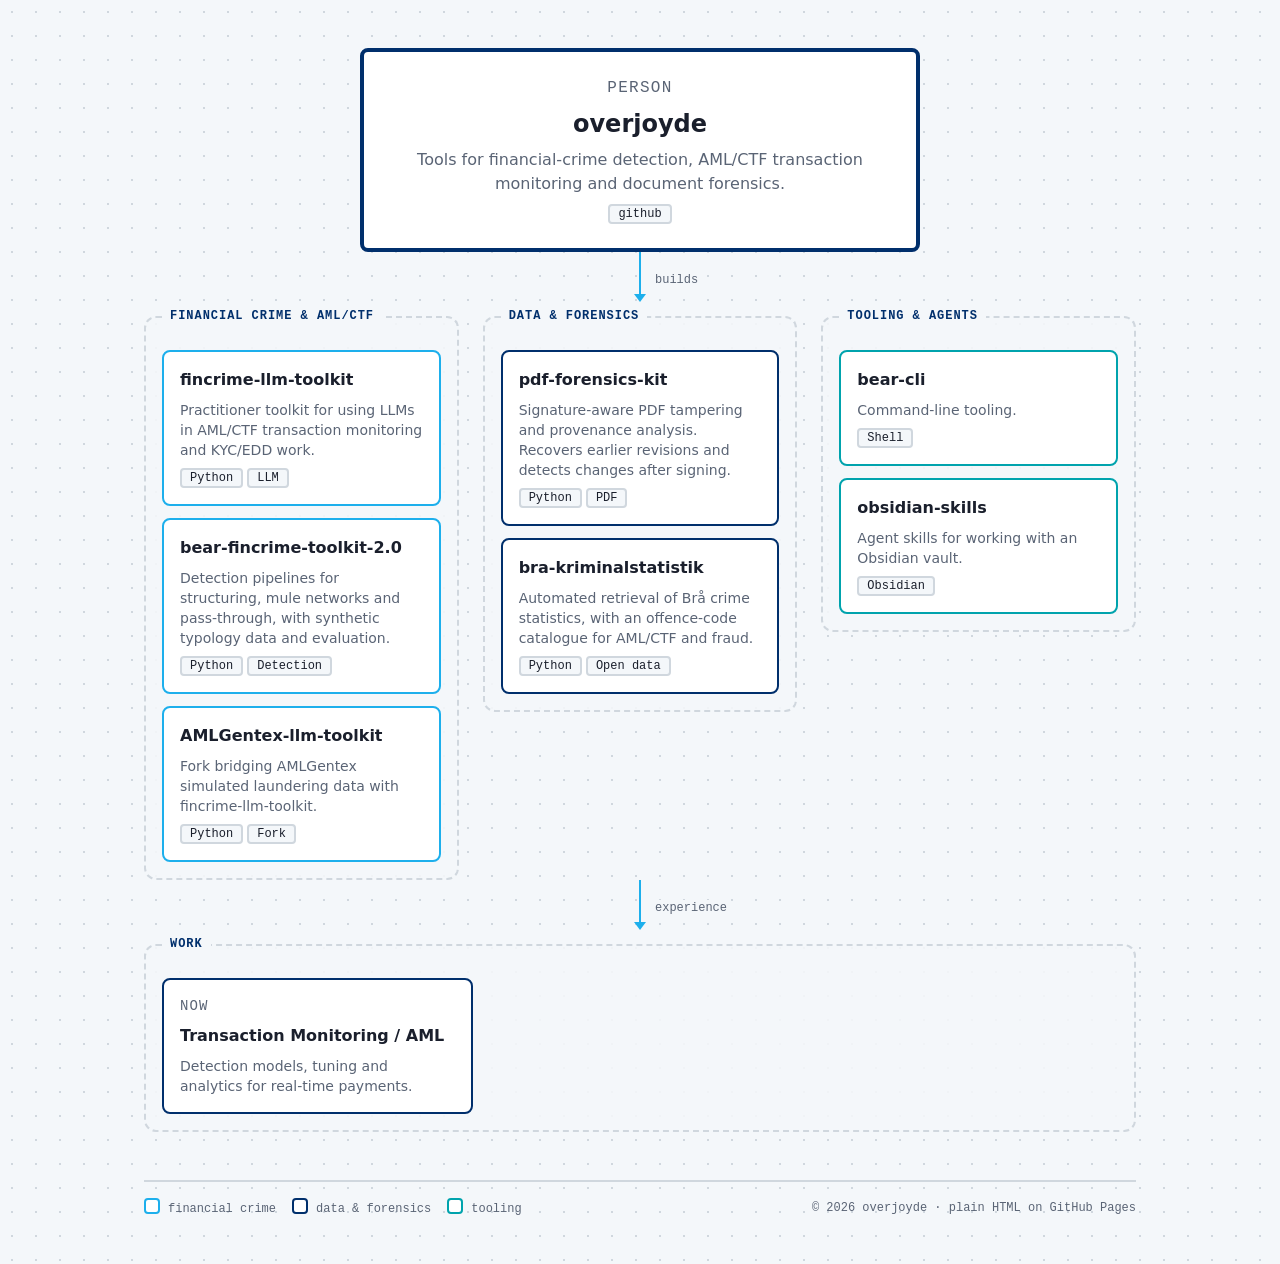
==== index.html @ 4cd5bf65 "Redesign: diagram-style layout" ====
<!doctype html>
<html lang="en">
<head>
  <meta charset="utf-8" />
  <meta name="viewport" content="width=device-width, initial-scale=1" />
  <title>overjoyde — Projects &amp; work</title>
  <meta name="description" content="Projects and work by overjoyde: financial-crime analytics, AML/CTF tooling and document forensics." />
  <link rel="stylesheet" href="style.css" />
</head>
<body>
  <main class="canvas">
    <!-- Root node -->
    <header class="node node--root">
      <p class="node__kind">person</p>
      <h1>overjoyde</h1>
      <!-- Edit your intro here -->
      <p>Tools for financial-crime detection, AML/CTF transaction monitoring and document forensics.</p>
      <nav class="node__ports">
        <a href="https://github.com/overjoyde">github</a>
        <!-- <a href="https://www.linkedin.com/in/your-handle">linkedin</a> -->
        <!-- <a href="mailto:you@example.com">email</a> -->
      </nav>
    </header>

    <div class="edge" aria-hidden="true"><span>builds</span></div>

    <!-- Project groups (rendered from projects.js) -->
    <div class="groups" id="groups"></div>

    <div class="edge" aria-hidden="true"><span>experience</span></div>

    <!-- Work -->
    <section class="boundary">
      <h2 class="boundary__label">Work</h2>
      <!-- Add roles, talks, writing, etc. -->
      <ol class="flow">
        <li class="node node--platform">
          <p class="node__kind">now</p>
          <h3>Transaction Monitoring / AML</h3>
          <p>Detection models, tuning and analytics for real-time payments.</p>
        </li>
      </ol>
    </section>

    <footer class="legend">
      <span class="key key--primary">financial crime</span>
      <span class="key key--platform">data &amp; forensics</span>
      <span class="key key--aux">tooling</span>
      <span class="legend__meta">© <span id="year"></span> overjoyde · plain HTML on GitHub Pages</span>
    </footer>
  </main>

  <script src="projects.js"></script>
  <script>
    const esc = (s) => String(s).replace(/[&<>"']/g, (c) => ({ "&": "&amp;", "<": "&lt;", ">": "&gt;", '"': "&quot;", "'": "&#39;" }[c]));
    document.getElementById("groups").innerHTML = window.GROUPS.map((g) => {
      const nodes = window.PROJECTS.filter((p) => p.group === g.id).map((p) => `
        <li class="node node--${esc(g.role)}">
          <h3><a href="${esc(p.url)}">${esc(p.name)}</a></h3>
          <p>${esc(p.description)}</p>
          <p class="node__ports">
            ${p.tags.map((t) => `<code>${esc(t)}</code>`).join("")}
            ${p.demo ? `<a href="${esc(p.demo)}">demo</a>` : ""}
          </p>
        </li>`).join("");
      return `<section class="boundary"><h2 class="boundary__label">${esc(g.label)}</h2><ul class="nodes">${nodes}</ul></section>`;
    }).join("");
    document.getElementById("year").textContent = new Date().getFullYear();
  </script>
</body>
</html>
---- style.css ----
/* Diagram-style layout: white nodes with 2px role-coloured strokes,
   dashed boundaries, labelled edges. All spacing on a 4px grid. */
:root {
  --primary: #1dafec;   /* main focus nodes */
  --platform: #002f6c;  /* core / structural */
  --aux: #00a3ad;       /* auxiliary */
  --text: #1a1f2c;
  --muted: #5a6475;
  --surface: #f4f7fa;
  --border: #d0d7de;
  --card: #ffffff;
  --mono: ui-monospace, "SF Mono", Menlo, Consolas, monospace;
}

* { box-sizing: border-box; }
body {
  margin: 0;
  background: var(--surface);
  background-image: radial-gradient(var(--border) 1px, transparent 1px);
  background-size: 24px 24px;
  color: var(--text);
  font: 16px/24px system-ui, -apple-system, "Segoe UI", Roboto, sans-serif;
}
a { color: inherit; }
h1, h2, h3, p { margin: 0; }

.canvas { max-width: 1040px; margin: 0 auto; padding: 48px 24px; display: flex; flex-direction: column; align-items: center; }

/* Nodes */
.node {
  background: var(--card);
  border: 2px solid var(--border);
  border-radius: 8px;
  padding: 16px;
  display: flex; flex-direction: column; gap: 8px;
}
.node h3 { font-size: 16px; line-height: 24px; font-weight: 600; }
.node h3 a { text-decoration: none; }
.node h3 a:hover { text-decoration: underline; text-underline-offset: 4px; }
.node p { font-size: 14px; line-height: 20px; color: var(--muted); }
.node--primary  { border-color: var(--primary); }
.node--platform { border-color: var(--platform); }
.node--aux      { border-color: var(--aux); }

.node__kind { font: 12px/16px var(--mono); text-transform: uppercase; letter-spacing: 0.08em; color: var(--muted); }
.node__ports { display: flex; flex-wrap: wrap; gap: 4px; margin-top: auto; }
.node__ports code, .node__ports a {
  font: 12px/16px var(--mono);
  padding: 0 8px; border: 2px solid var(--border); border-radius: 4px;
  background: var(--surface); color: var(--text); text-decoration: none;
}
.node__ports a:hover { border-color: var(--primary); }

.node--root { width: 100%; max-width: 560px; border-color: var(--platform); border-width: 4px; padding: 24px; text-align: center; align-items: center; }
.node--root h1 { font-size: 24px; line-height: 32px; }
.node--root p { font-size: 16px; line-height: 24px; }

/* Edges: vertical connector with arrowhead and label */
.edge { position: relative; z-index: 1; height: 48px; margin-bottom: 16px; width: 2px; background: var(--primary); }
.edge::after {
  content: ""; position: absolute; bottom: -2px; left: -5px;
  border: 6px solid transparent; border-top: 8px solid var(--primary); border-bottom: 0;
}
.edge span {
  position: absolute; top: 20px; left: 12px; white-space: nowrap;
  font: 12px/16px var(--mono); color: var(--muted); background: var(--surface); padding: 0 4px;
}

/* Boundaries (subgraphs) */
.groups { width: 100%; display: grid; grid-template-columns: repeat(auto-fit, minmax(min(300px, 100%), 1fr)); gap: 24px; align-items: start; }
.boundary {
  width: 100%; position: relative;
  border: 2px dashed var(--border); border-radius: 12px;
  background: rgba(244, 247, 250, 0.88);
  padding: 32px 16px 16px;
}
.boundary__label {
  position: absolute; top: -12px; left: 16px;
  font: 600 12px/20px var(--mono); text-transform: uppercase; letter-spacing: 0.08em;
  color: var(--platform); background: var(--surface); padding: 0 8px;
}
.nodes, .flow { list-style: none; margin: 0; padding: 0; display: grid; gap: 12px; }
.flow { grid-template-columns: repeat(auto-fill, minmax(min(280px, 100%), 1fr)); }

/* Legend */
.legend {
  width: 100%; margin-top: 48px; padding-top: 16px; border-top: 2px solid var(--border);
  display: flex; flex-wrap: wrap; gap: 16px; align-items: center;
  font: 12px/16px var(--mono); color: var(--muted);
}
.key::before { content: ""; display: inline-block; width: 12px; height: 12px; margin-right: 8px; vertical-align: -2px; border: 2px solid; border-radius: 4px; background: var(--card); }
.key--primary::before  { border-color: var(--primary); }
.key--platform::before { border-color: var(--platform); }
.key--aux::before      { border-color: var(--aux); }
.legend__meta { margin-left: auto; }

@media (max-width: 640px) {
  .canvas { padding: 32px 16px; }
  .legend__meta { margin-left: 0; width: 100%; }
}
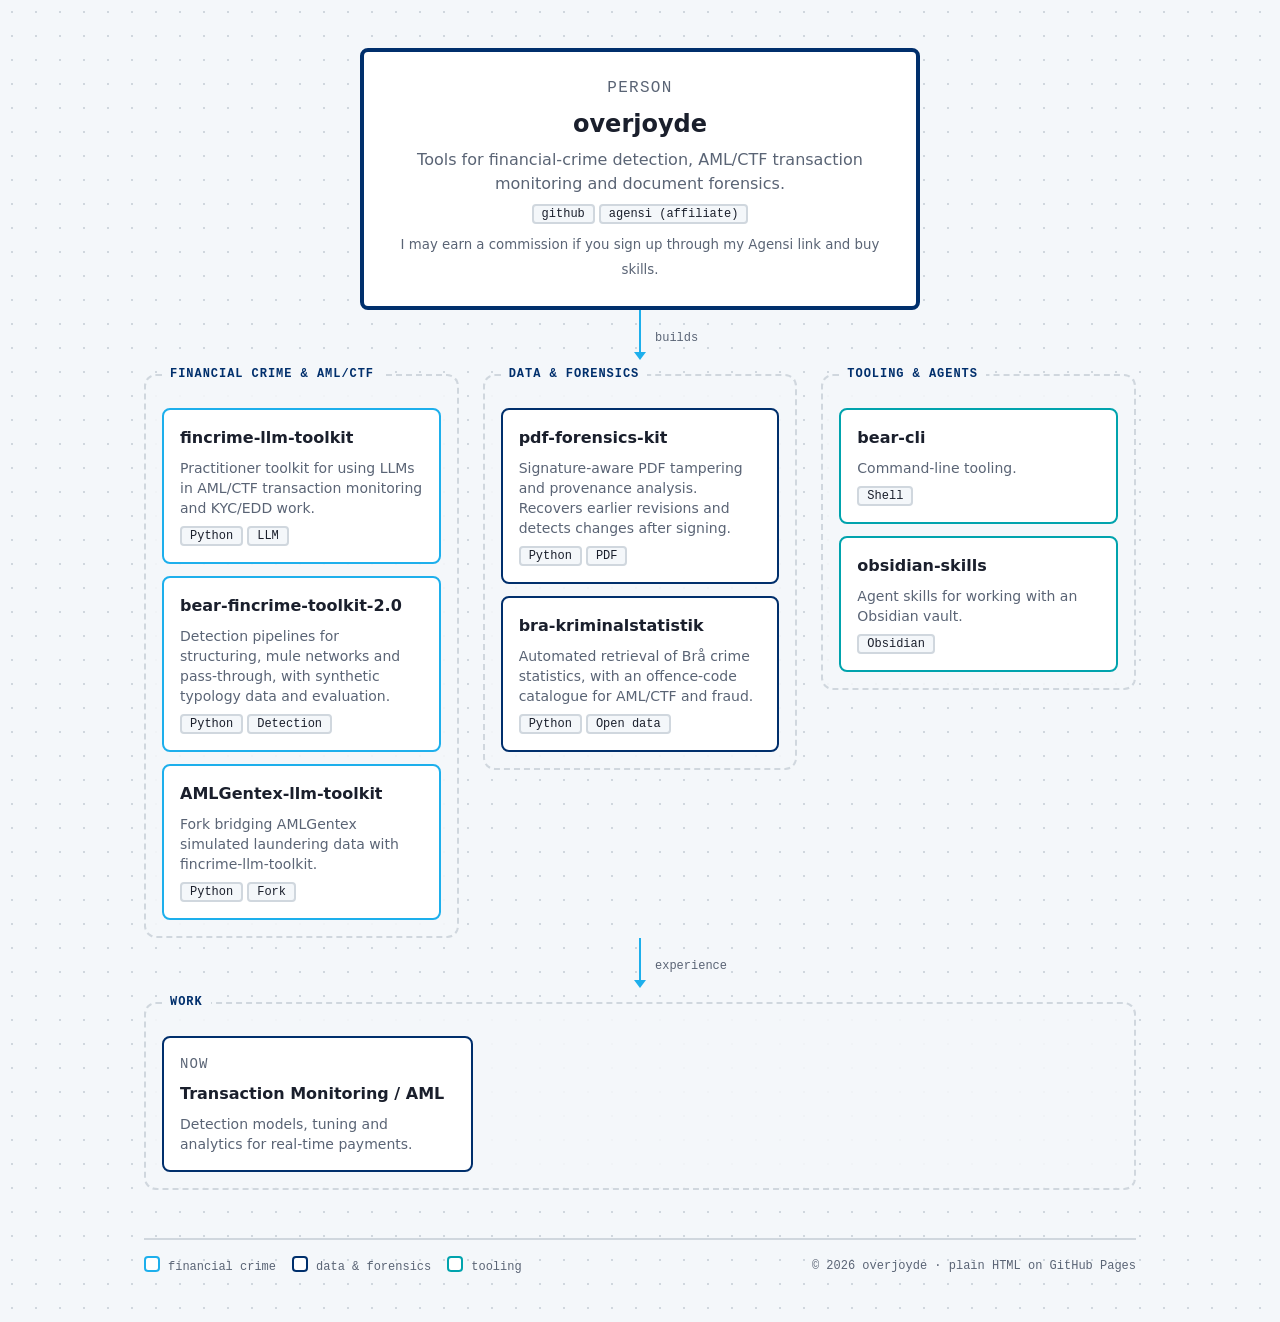
==== commit cfb63a79: "Add Agensi affiliate link to portfolio header" ====
--- a/index.html
+++ b/index.html
@@ -17,9 +17,11 @@
       <p>Tools for financial-crime detection, AML/CTF transaction monitoring and document forensics.</p>
       <nav class="node__ports">
         <a href="https://github.com/overjoyde">github</a>
+        <a href="https://www.agensi.io/r/BEARCLI" rel="sponsored">agensi (affiliate)</a>
         <!-- <a href="https://www.linkedin.com/in/your-handle">linkedin</a> -->
         <!-- <a href="mailto:you@example.com">email</a> -->
       </nav>
+      <p><small>I may earn a commission if you sign up through my Agensi link and buy skills.</small></p>
     </header>
 
     <div class="edge" aria-hidden="true"><span>builds</span></div>
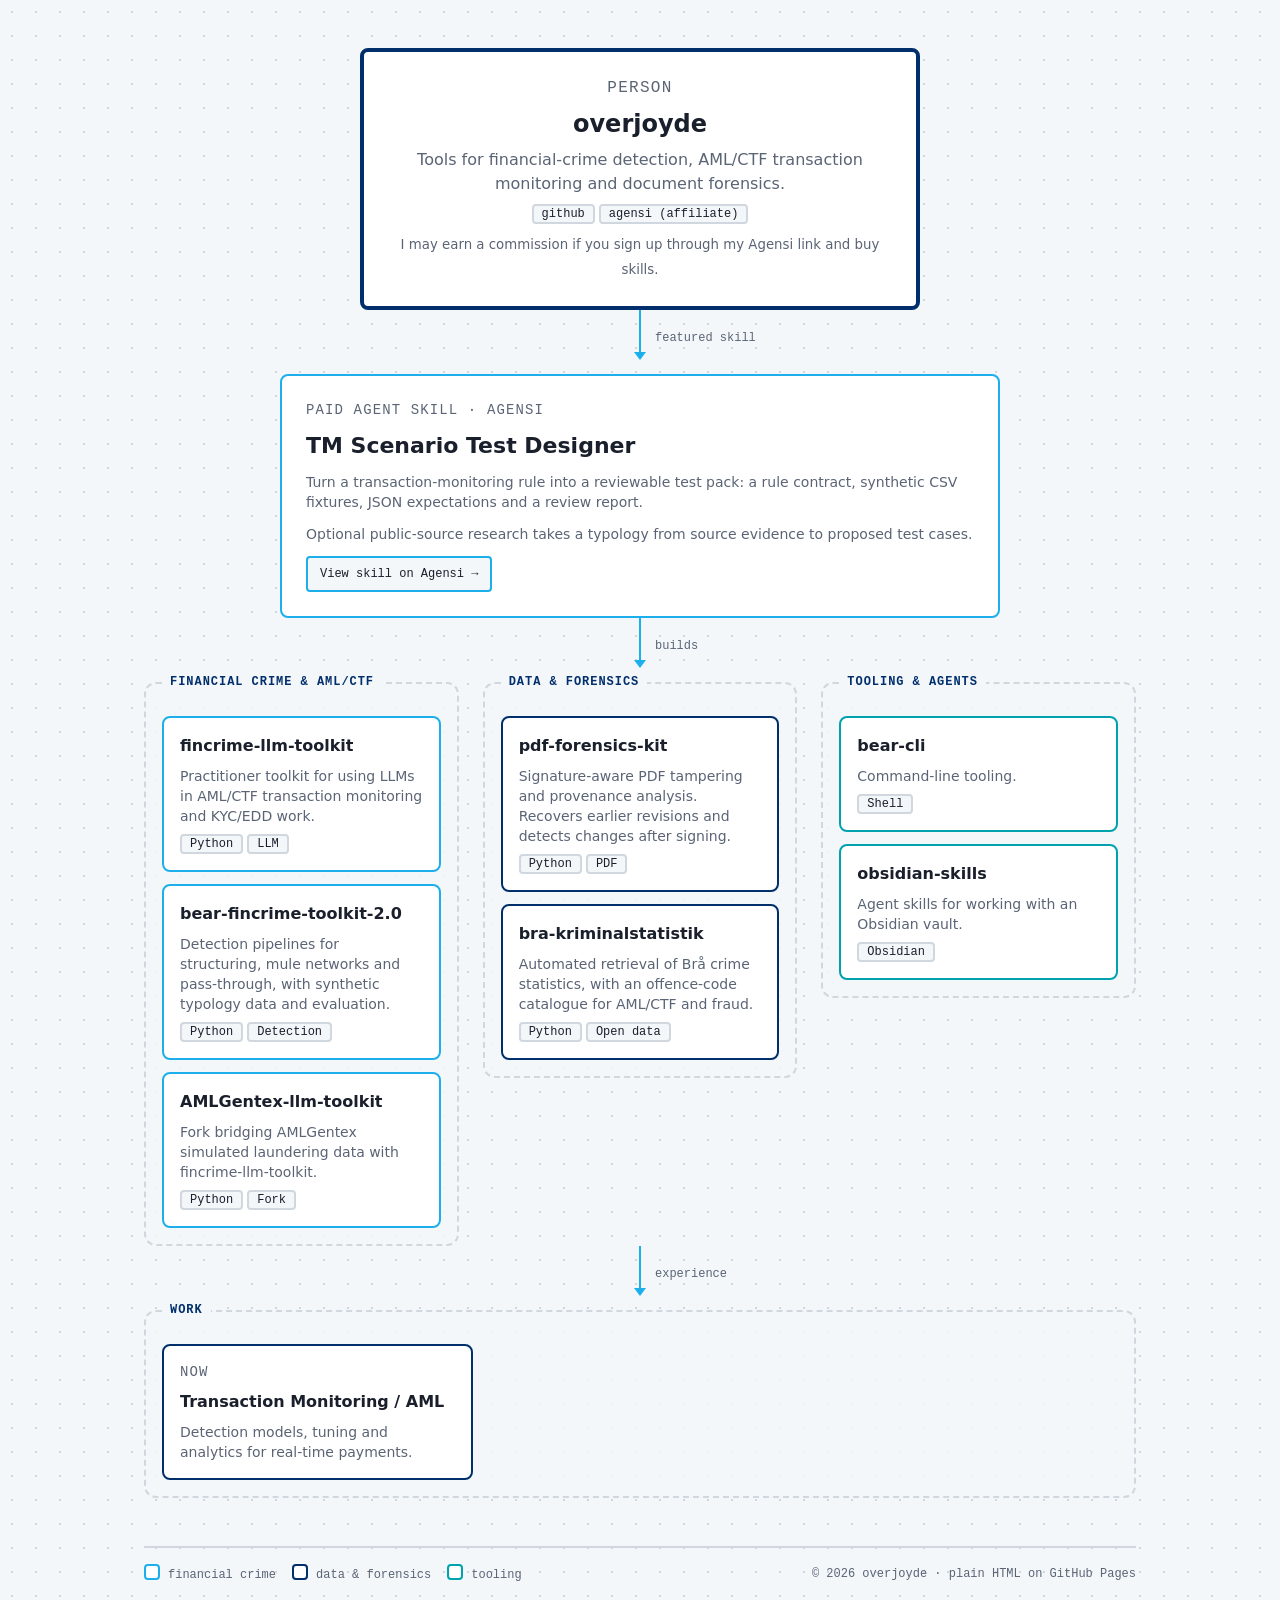
==== commit 9633b1a6: "Feature TM Scenario Test Designer on portfolio" ====
--- a/index.html
+++ b/index.html
@@ -4,7 +4,7 @@
   <meta charset="utf-8" />
   <meta name="viewport" content="width=device-width, initial-scale=1" />
   <title>overjoyde — Projects &amp; work</title>
-  <meta name="description" content="Projects and work by overjoyde: financial-crime analytics, AML/CTF tooling and document forensics." />
+  <meta name="description" content="Projects by overjoyde: transaction monitoring, AML/CTF and document forensics. Explore TM Scenario Test Designer, an agent skill for portable synthetic test packs." />
   <link rel="stylesheet" href="style.css" />
 </head>
 <body>
@@ -23,6 +23,18 @@
       </nav>
       <p><small>I may earn a commission if you sign up through my Agensi link and buy skills.</small></p>
     </header>
+
+    <div class="edge" aria-hidden="true"><span>featured skill</span></div>
+
+    <section class="node node--primary featured-skill" aria-labelledby="tm-skill-title">
+      <p class="node__kind">paid agent skill · Agensi</p>
+      <h2 id="tm-skill-title">TM Scenario Test Designer</h2>
+      <p>Turn a transaction-monitoring rule into a reviewable test pack: a rule contract, synthetic CSV fixtures, JSON expectations and a review report.</p>
+      <p>Optional public-source research takes a typology from source evidence to proposed test cases.</p>
+      <div class="node__ports">
+        <a href="https://www.agensi.io/skills/tm-scenario-test-designer">View skill on Agensi →</a>
+      </div>
+    </section>
 
     <div class="edge" aria-hidden="true"><span>builds</span></div>
 
--- a/style.css
+++ b/style.css
@@ -55,6 +55,10 @@
 .node--root h1 { font-size: 24px; line-height: 32px; }
 .node--root p { font-size: 16px; line-height: 24px; }
 
+.featured-skill { width: 100%; max-width: 720px; padding: 24px; gap: 12px; }
+.featured-skill h2 { font-size: 22px; line-height: 28px; }
+.featured-skill .node__ports a { padding: 8px 12px; border-color: var(--primary); }
+
 /* Edges: vertical connector with arrowhead and label */
 .edge { position: relative; z-index: 1; height: 48px; margin-bottom: 16px; width: 2px; background: var(--primary); }
 .edge::after {
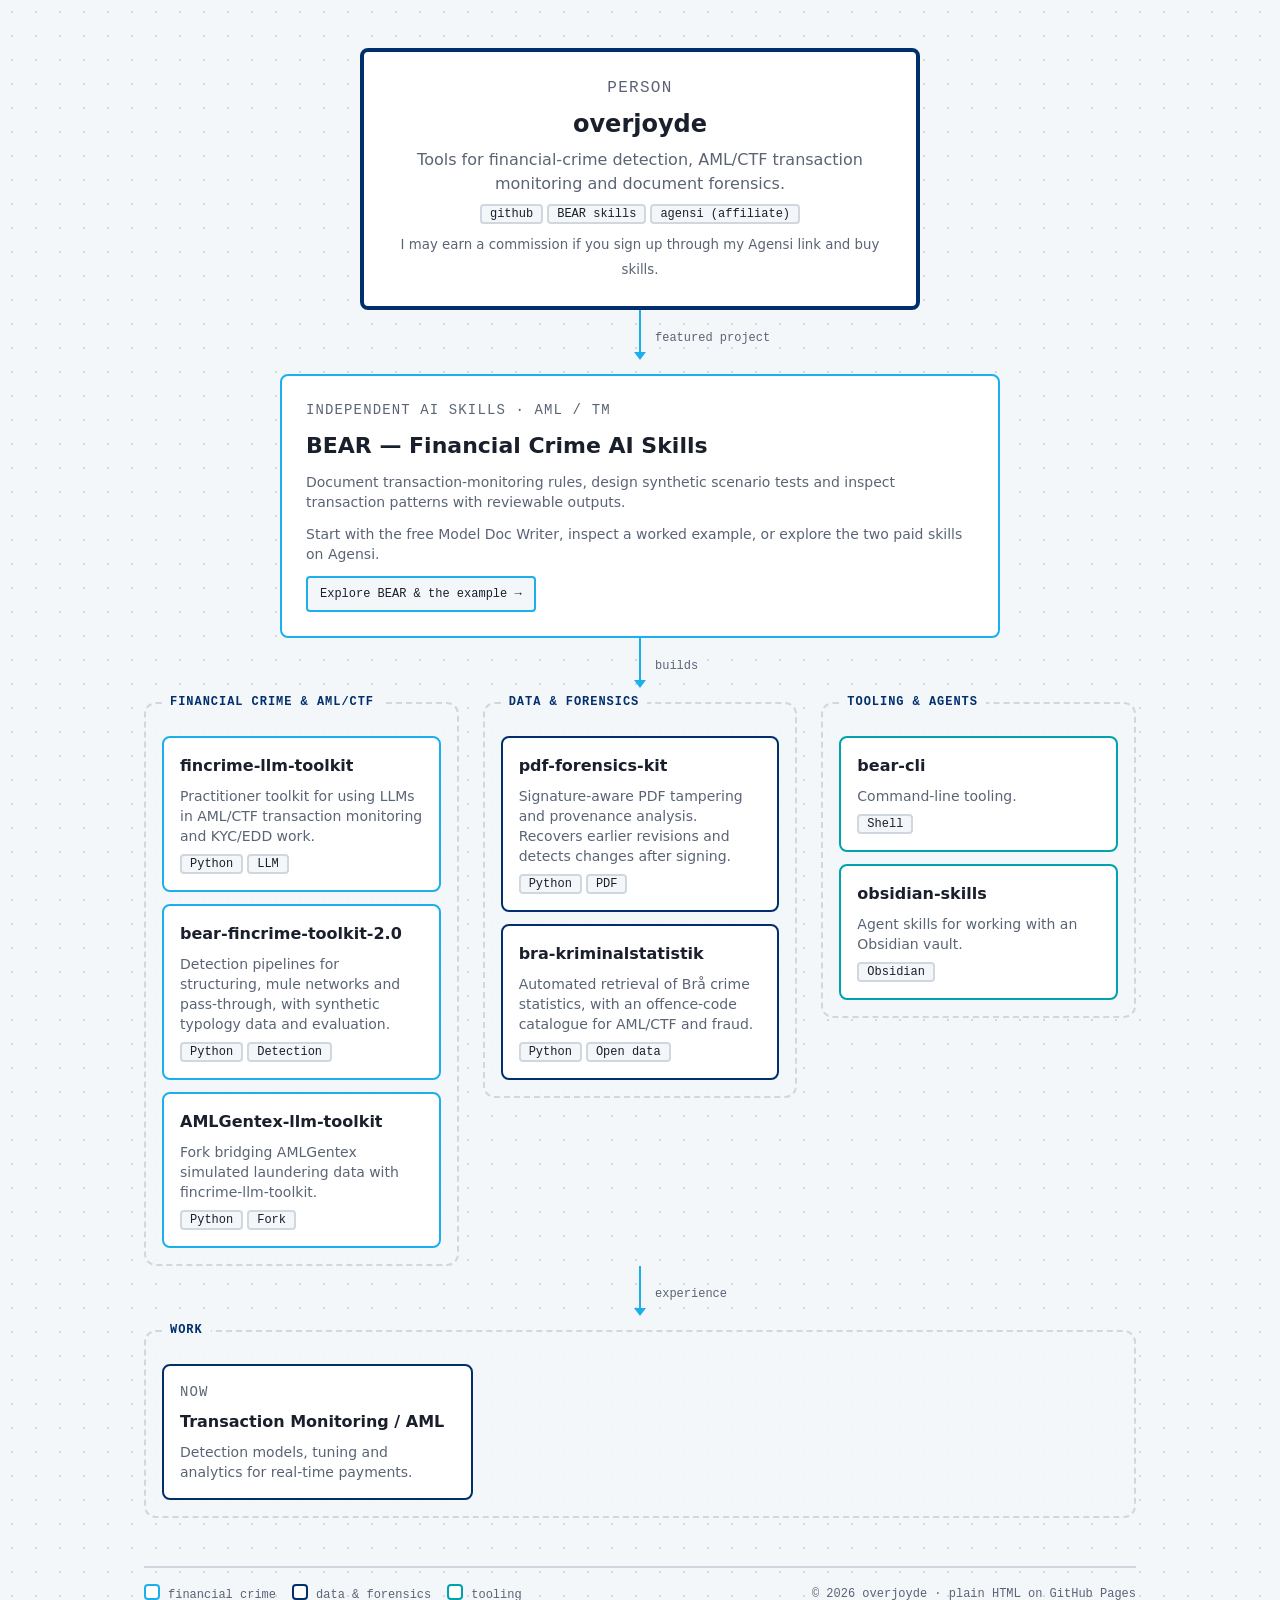
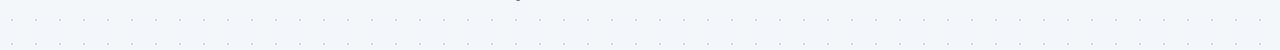
==== commit dcfde299: "Publish BEAR product site with free entry point and synthetic example" ====
--- a/index.html
+++ b/index.html
@@ -17,6 +17,7 @@
       <p>Tools for financial-crime detection, AML/CTF transaction monitoring and document forensics.</p>
       <nav class="node__ports">
         <a href="https://github.com/overjoyde">github</a>
+        <a href="/bear/?utm_source=portfolio&amp;utm_medium=referral&amp;utm_campaign=bear_demo_01">BEAR skills</a>
         <a href="https://www.agensi.io/r/BEARCLI" rel="sponsored">agensi (affiliate)</a>
         <!-- <a href="https://www.linkedin.com/in/your-handle">linkedin</a> -->
         <!-- <a href="mailto:you@example.com">email</a> -->
@@ -24,15 +25,15 @@
       <p><small>I may earn a commission if you sign up through my Agensi link and buy skills.</small></p>
     </header>
 
-    <div class="edge" aria-hidden="true"><span>featured skill</span></div>
+    <div class="edge" aria-hidden="true"><span>featured project</span></div>
 
     <section class="node node--primary featured-skill" aria-labelledby="tm-skill-title">
-      <p class="node__kind">paid agent skill · Agensi</p>
-      <h2 id="tm-skill-title">TM Scenario Test Designer</h2>
-      <p>Turn a transaction-monitoring rule into a reviewable test pack: a rule contract, synthetic CSV fixtures, JSON expectations and a review report.</p>
-      <p>Optional public-source research takes a typology from source evidence to proposed test cases.</p>
+      <p class="node__kind">independent AI skills · AML / TM</p>
+      <h2 id="tm-skill-title">BEAR — Financial Crime AI Skills</h2>
+      <p>Document transaction-monitoring rules, design synthetic scenario tests and inspect transaction patterns with reviewable outputs.</p>
+      <p>Start with the free Model Doc Writer, inspect a worked example, or explore the two paid skills on Agensi.</p>
       <div class="node__ports">
-        <a href="https://www.agensi.io/skills/tm-scenario-test-designer">View skill on Agensi →</a>
+        <a href="/bear/?utm_source=portfolio&amp;utm_medium=referral&amp;utm_campaign=bear_demo_01">Explore BEAR &amp; the example →</a>
       </div>
     </section>
 
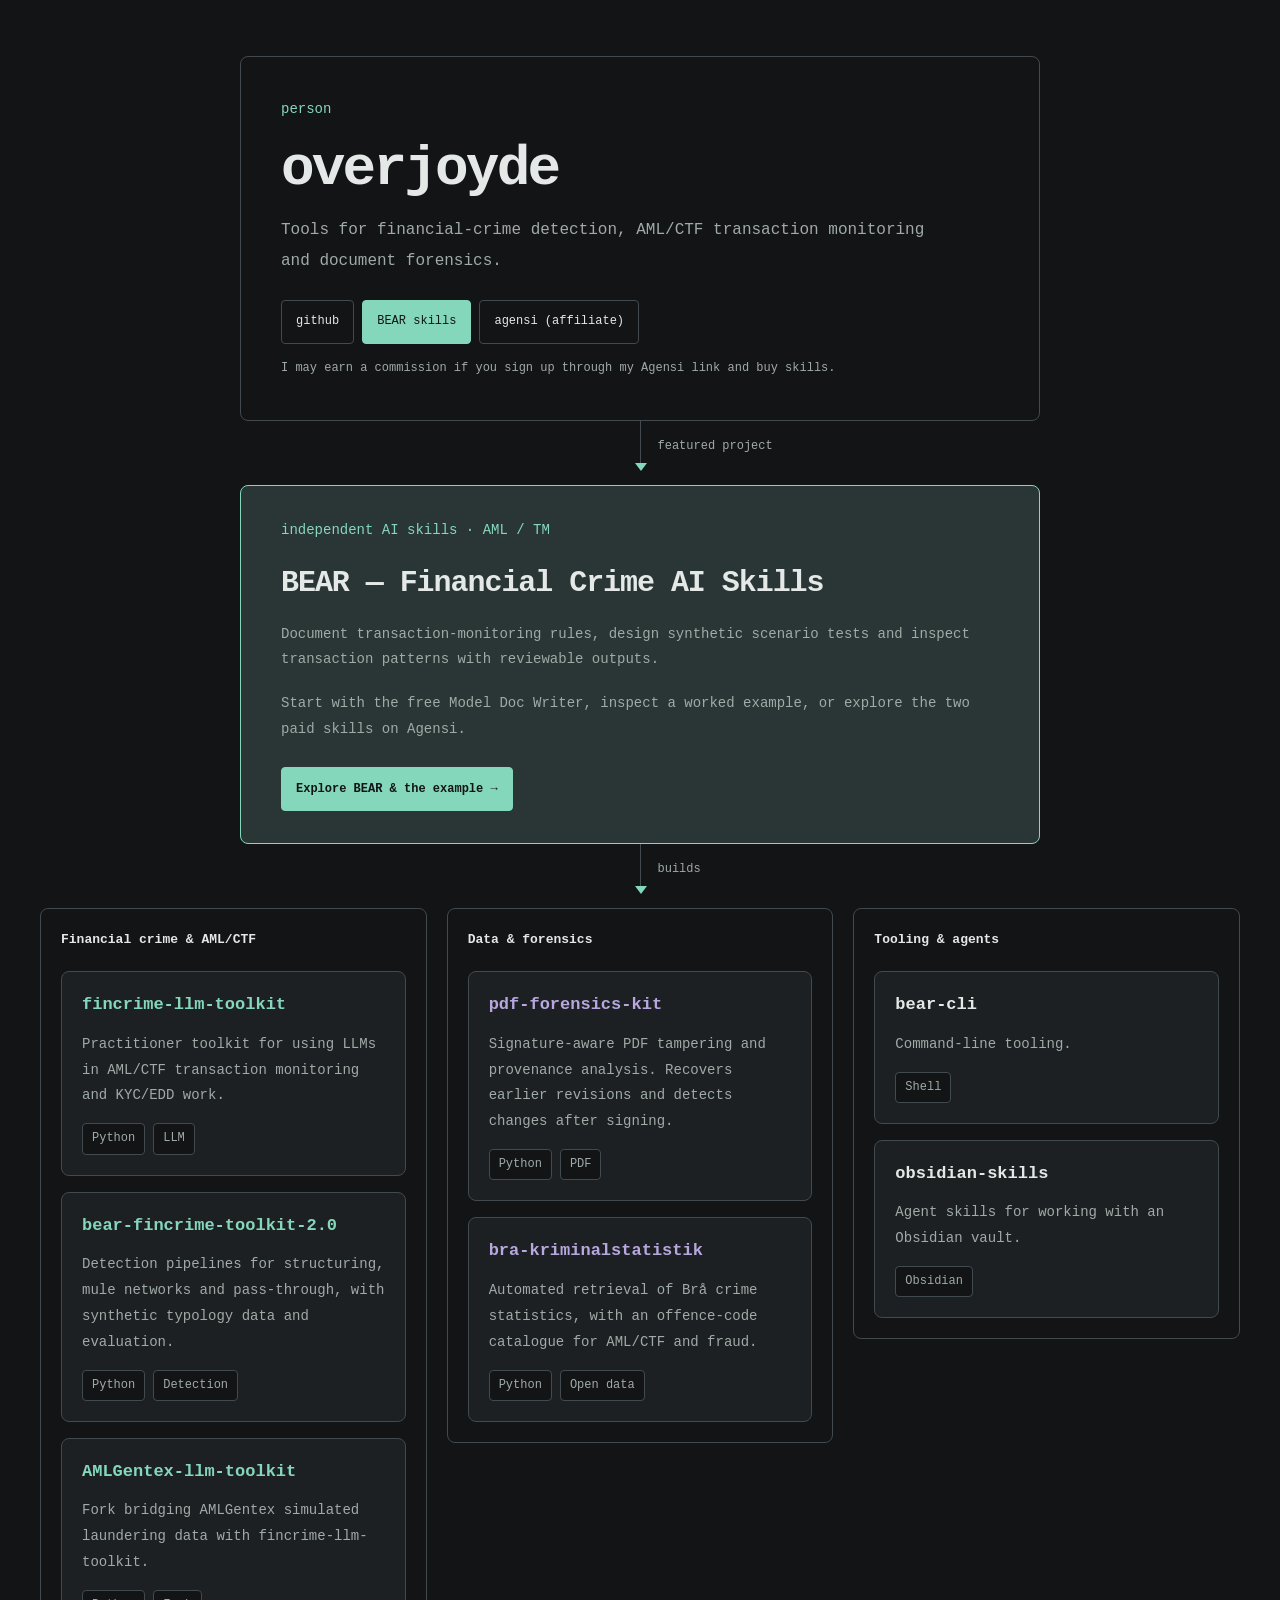
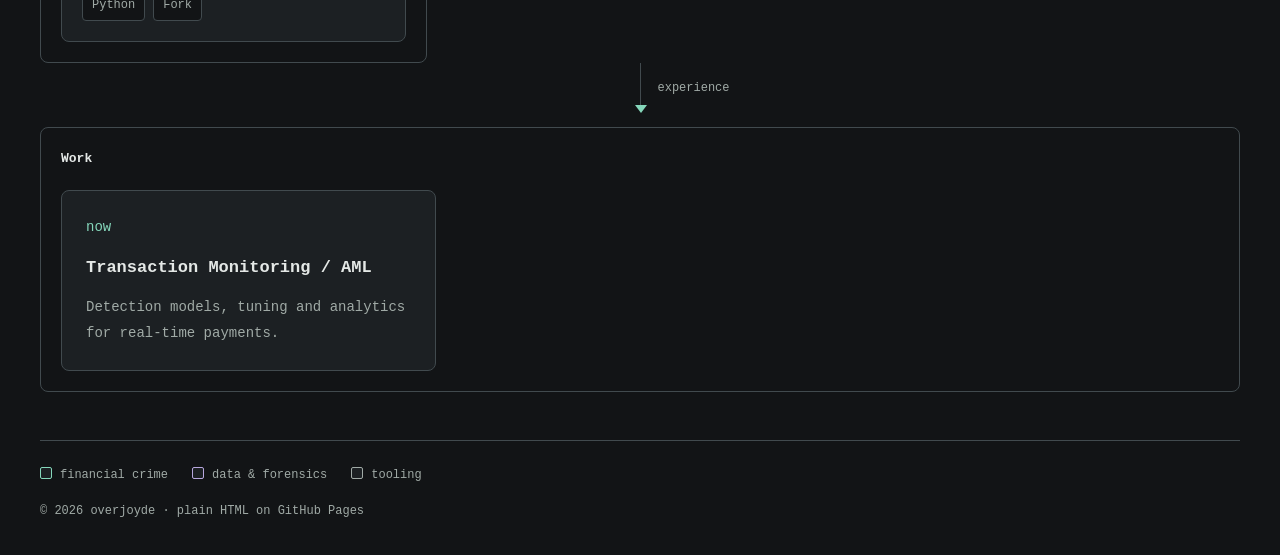
==== commit 4c9a4ad7: "Align portfolio and BEAR pages with Graphite Mint design" ====
--- a/index.html
+++ b/index.html
@@ -1,8 +1,10 @@
 <!doctype html>
-<html lang="en">
+<html lang="en" data-theme="graphite-mint">
 <head>
   <meta charset="utf-8" />
   <meta name="viewport" content="width=device-width, initial-scale=1" />
+  <meta name="theme-color" content="#121416" />
+  <link rel="canonical" href="https://overjoyde.github.io/" />
   <title>overjoyde — Projects &amp; work</title>
   <meta name="description" content="Projects by overjoyde: transaction monitoring, AML/CTF and document forensics. Explore TM Scenario Test Designer, an agent skill for portable synthetic test packs." />
   <link rel="stylesheet" href="style.css" />
--- a/style.css
+++ b/style.css
@@ -1,104 +1,85 @@
-/* Diagram-style layout: white nodes with 2px role-coloured strokes,
-   dashed boundaries, labelled edges. All spacing on a 4px grid. */
+/* Graphite Mint — shared palette with the BEAR product site. */
 :root {
-  --primary: #1dafec;   /* main focus nodes */
-  --platform: #002f6c;  /* core / structural */
-  --aux: #00a3ad;       /* auxiliary */
-  --text: #1a1f2c;
-  --muted: #5a6475;
-  --surface: #f4f7fa;
-  --border: #d0d7de;
-  --card: #ffffff;
-  --mono: ui-monospace, "SF Mono", Menlo, Consolas, monospace;
+  color-scheme: dark;
+  --background: #121416;
+  --card: #1C2023;
+  --text: #E4E8E6;
+  --muted: #A0AAA6;
+  --accent: #85D7BB;
+  --secondary: #B7A7DE;
+  --success: #91D59A;
+  --warning: #E4B769;
+  --error: #EE8F94;
+  --border: #414A4E;
+  --selected: #293635;
+  --primary: var(--accent);
+  --platform: var(--secondary);
+  --aux: var(--muted);
+  --surface: var(--background);
+  --mono: 'SFMono-Regular', Consolas, 'Liberation Mono', monospace;
 }
-
 * { box-sizing: border-box; }
-body {
-  margin: 0;
-  background: var(--surface);
-  background-image: radial-gradient(var(--border) 1px, transparent 1px);
-  background-size: 24px 24px;
-  color: var(--text);
-  font: 16px/24px system-ui, -apple-system, "Segoe UI", Roboto, sans-serif;
+body { margin: 0; background: var(--background); color: var(--text); font: 15px/1.8 var(--mono); -webkit-font-smoothing: antialiased; }
+a { color: inherit; text-underline-offset: 5px; }
+a:hover { color: var(--accent); }
+:focus-visible { outline: 3px solid var(--accent); outline-offset: 5px; }
+::selection { background: var(--accent); color: var(--background); }
+h1, h2, h3, p { margin: 0; }
+h1, h2, h3 { text-wrap: balance; }
+.canvas { max-width: 1248px; margin: 0 auto; padding: 56px 24px 32px; display: flex; flex-direction: column; align-items: center; }
+.node { min-width: 0; background: var(--card); border: 1px solid var(--border); border-radius: 8px; padding: 24px; display: flex; flex-direction: column; gap: 14px; }
+.node h3 { font-size: 17px; line-height: 1.5; font-weight: 600; overflow-wrap: anywhere; }
+.node h3 a { text-decoration: none; }
+.node h3 a:hover { text-decoration: underline; }
+.node p { font-size: 14px; line-height: 1.85; color: var(--muted); }
+.node__kind { font: 12px/1.7 var(--mono); color: var(--accent) !important; }
+.node__ports { display: flex; flex-wrap: wrap; align-items: center; gap: 8px; margin-top: auto; }
+.node__ports code, .node__ports a { font: 12px/1.6 var(--mono); padding: 5px 9px; border: 1px solid var(--border); border-radius: 4px; background: var(--background); color: var(--muted); text-decoration: none; overflow-wrap: anywhere; }
+.node__ports a { display: inline-flex; align-items: center; min-height: 44px; padding: 10px 14px; color: var(--text); transition: border-color .15s, background .15s; }
+.node__ports a:hover { border-color: var(--accent); color: var(--accent); background: var(--selected); }
+.node--root { width: 100%; max-width: 800px; padding: 40px; align-items: flex-start; background: var(--background); }
+.node--root h1 { font-size: clamp(36px,6vw,56px); line-height: 1.15; letter-spacing: -.05em; }
+.node--root > p:not(.node__kind) { max-width: 650px; font-size: 16px; line-height: 1.9; }
+.node--root .node__ports { margin-top: 10px; }
+.node--root small { display: block; font-size: 12px; line-height: 1.8; max-width: 620px; }
+.node--root .node__ports a[href^='/bear/'] { background: var(--accent); color: var(--background); border-color: var(--accent); }
+.node--root .node__ports a[href^='/bear/']:hover { background: color-mix(in srgb,var(--accent) 85%,var(--text)); }
+.featured-skill { width: 100%; max-width: 800px; background: var(--selected); border-color: var(--accent); padding: 32px 40px; gap: 18px; }
+.featured-skill h2 { font-size: clamp(24px,3vw,30px); line-height: 1.4; letter-spacing: -.035em; }
+.featured-skill .node__ports { margin-top: 6px; }
+.featured-skill .node__ports a { background: var(--accent); border-color: var(--accent); color: var(--background); font-weight: 600; }
+.featured-skill .node__ports a:hover { background: color-mix(in srgb,var(--accent) 85%,var(--text)); }
+.edge { position: relative; height: 48px; margin-bottom: 16px; width: 1px; background: var(--border); }
+.edge::after { content: ''; position: absolute; bottom: -2px; left: -5px; border: 6px solid transparent; border-top: 8px solid var(--accent); border-bottom: 0; }
+.edge span { position: absolute; top: 16px; left: 12px; white-space: nowrap; font: 12px/1.6 var(--mono); color: var(--muted); background: var(--background); padding: 0 6px; }
+.groups { width: 100%; display: grid; grid-template-columns: repeat(3,minmax(0,1fr)); gap: 20px; align-items: start; }
+.boundary { min-width: 0; width: 100%; border: 1px solid var(--border); border-radius: 8px; background: var(--background); padding: 20px; }
+.boundary__label { font: 600 13px/1.7 var(--mono); color: var(--text); margin: 0 0 20px; }
+.nodes, .flow { list-style: none; margin: 0; padding: 0; display: grid; gap: 16px; }
+.groups .node { padding: 20px; }
+.groups .node--primary h3 { color: var(--primary); }
+.groups .node--platform h3 { color: var(--platform); }
+.groups .node--aux h3 { color: var(--text); }
+.flow { grid-template-columns: repeat(auto-fill,minmax(min(280px,100%),1fr)); }
+.legend { width: 100%; margin-top: 48px; padding-top: 24px; border-top: 1px solid var(--border); display: flex; flex-wrap: wrap; gap: 14px 24px; align-items: center; font: 12px/1.8 var(--mono); color: var(--muted); }
+.key::before { content: ''; display: inline-block; width: 10px; height: 10px; margin-right: 8px; vertical-align: -1px; border: 1px solid; border-radius: 2px; background: var(--card); }
+.key--primary::before { border-color: var(--primary); }
+.key--platform::before { border-color: var(--platform); }
+.key--aux::before { border-color: var(--aux); }
+.legend__meta { flex-basis: 100%; }
+@media(max-width:1000px) {
+  .groups { grid-template-columns: 1fr; max-width: 800px; gap: 28px; }
+  .nodes { grid-template-columns: repeat(2,minmax(0,1fr)); }
+  .canvas > .boundary { max-width: 800px; }
+  .legend { max-width: 800px; }
 }
-a { color: inherit; }
-h1, h2, h3, p { margin: 0; }
-
-.canvas { max-width: 1040px; margin: 0 auto; padding: 48px 24px; display: flex; flex-direction: column; align-items: center; }
-
-/* Nodes */
-.node {
-  background: var(--card);
-  border: 2px solid var(--border);
-  border-radius: 8px;
-  padding: 16px;
-  display: flex; flex-direction: column; gap: 8px;
+@media(max-width:640px) {
+  .canvas { padding: 28px 16px; }
+  .node--root, .featured-skill { padding: 24px; }
+  .node--root > p:not(.node__kind) { font-size: 14px; }
+  .node__ports a { padding-inline: 12px; }
+  .boundary { padding: 16px; }
+  .nodes { grid-template-columns: 1fr; }
+  .groups .node { padding: 20px; }
 }
-.node h3 { font-size: 16px; line-height: 24px; font-weight: 600; }
-.node h3 a { text-decoration: none; }
-.node h3 a:hover { text-decoration: underline; text-underline-offset: 4px; }
-.node p { font-size: 14px; line-height: 20px; color: var(--muted); }
-.node--primary  { border-color: var(--primary); }
-.node--platform { border-color: var(--platform); }
-.node--aux      { border-color: var(--aux); }
-
-.node__kind { font: 12px/16px var(--mono); text-transform: uppercase; letter-spacing: 0.08em; color: var(--muted); }
-.node__ports { display: flex; flex-wrap: wrap; gap: 4px; margin-top: auto; }
-.node__ports code, .node__ports a {
-  font: 12px/16px var(--mono);
-  padding: 0 8px; border: 2px solid var(--border); border-radius: 4px;
-  background: var(--surface); color: var(--text); text-decoration: none;
-}
-.node__ports a:hover { border-color: var(--primary); }
-
-.node--root { width: 100%; max-width: 560px; border-color: var(--platform); border-width: 4px; padding: 24px; text-align: center; align-items: center; }
-.node--root h1 { font-size: 24px; line-height: 32px; }
-.node--root p { font-size: 16px; line-height: 24px; }
-
-.featured-skill { width: 100%; max-width: 720px; padding: 24px; gap: 12px; }
-.featured-skill h2 { font-size: 22px; line-height: 28px; }
-.featured-skill .node__ports a { padding: 8px 12px; border-color: var(--primary); }
-
-/* Edges: vertical connector with arrowhead and label */
-.edge { position: relative; z-index: 1; height: 48px; margin-bottom: 16px; width: 2px; background: var(--primary); }
-.edge::after {
-  content: ""; position: absolute; bottom: -2px; left: -5px;
-  border: 6px solid transparent; border-top: 8px solid var(--primary); border-bottom: 0;
-}
-.edge span {
-  position: absolute; top: 20px; left: 12px; white-space: nowrap;
-  font: 12px/16px var(--mono); color: var(--muted); background: var(--surface); padding: 0 4px;
-}
-
-/* Boundaries (subgraphs) */
-.groups { width: 100%; display: grid; grid-template-columns: repeat(auto-fit, minmax(min(300px, 100%), 1fr)); gap: 24px; align-items: start; }
-.boundary {
-  width: 100%; position: relative;
-  border: 2px dashed var(--border); border-radius: 12px;
-  background: rgba(244, 247, 250, 0.88);
-  padding: 32px 16px 16px;
-}
-.boundary__label {
-  position: absolute; top: -12px; left: 16px;
-  font: 600 12px/20px var(--mono); text-transform: uppercase; letter-spacing: 0.08em;
-  color: var(--platform); background: var(--surface); padding: 0 8px;
-}
-.nodes, .flow { list-style: none; margin: 0; padding: 0; display: grid; gap: 12px; }
-.flow { grid-template-columns: repeat(auto-fill, minmax(min(280px, 100%), 1fr)); }
-
-/* Legend */
-.legend {
-  width: 100%; margin-top: 48px; padding-top: 16px; border-top: 2px solid var(--border);
-  display: flex; flex-wrap: wrap; gap: 16px; align-items: center;
-  font: 12px/16px var(--mono); color: var(--muted);
-}
-.key::before { content: ""; display: inline-block; width: 12px; height: 12px; margin-right: 8px; vertical-align: -2px; border: 2px solid; border-radius: 4px; background: var(--card); }
-.key--primary::before  { border-color: var(--primary); }
-.key--platform::before { border-color: var(--platform); }
-.key--aux::before      { border-color: var(--aux); }
-.legend__meta { margin-left: auto; }
-
-@media (max-width: 640px) {
-  .canvas { padding: 32px 16px; }
-  .legend__meta { margin-left: 0; width: 100%; }
-}
+@media(prefers-reduced-motion:reduce) { *, *::before, *::after { transition: none !important; } }
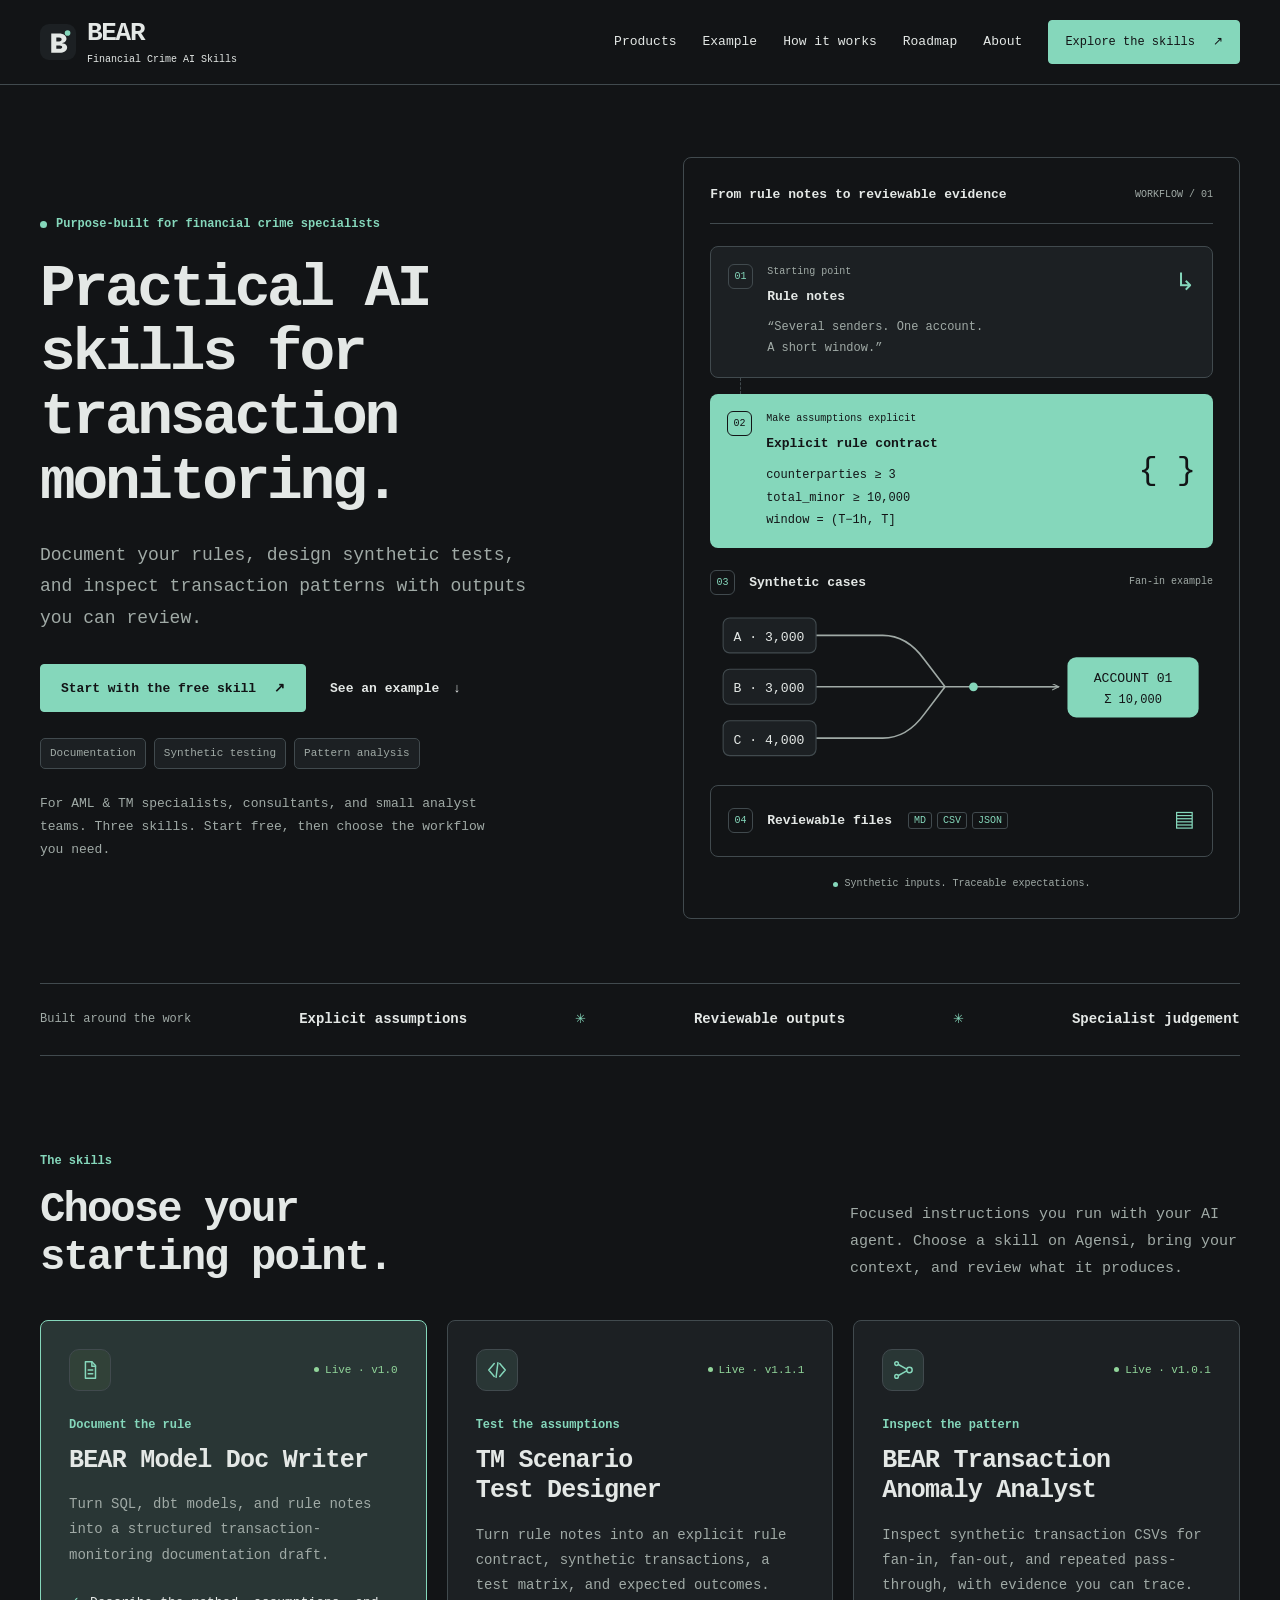
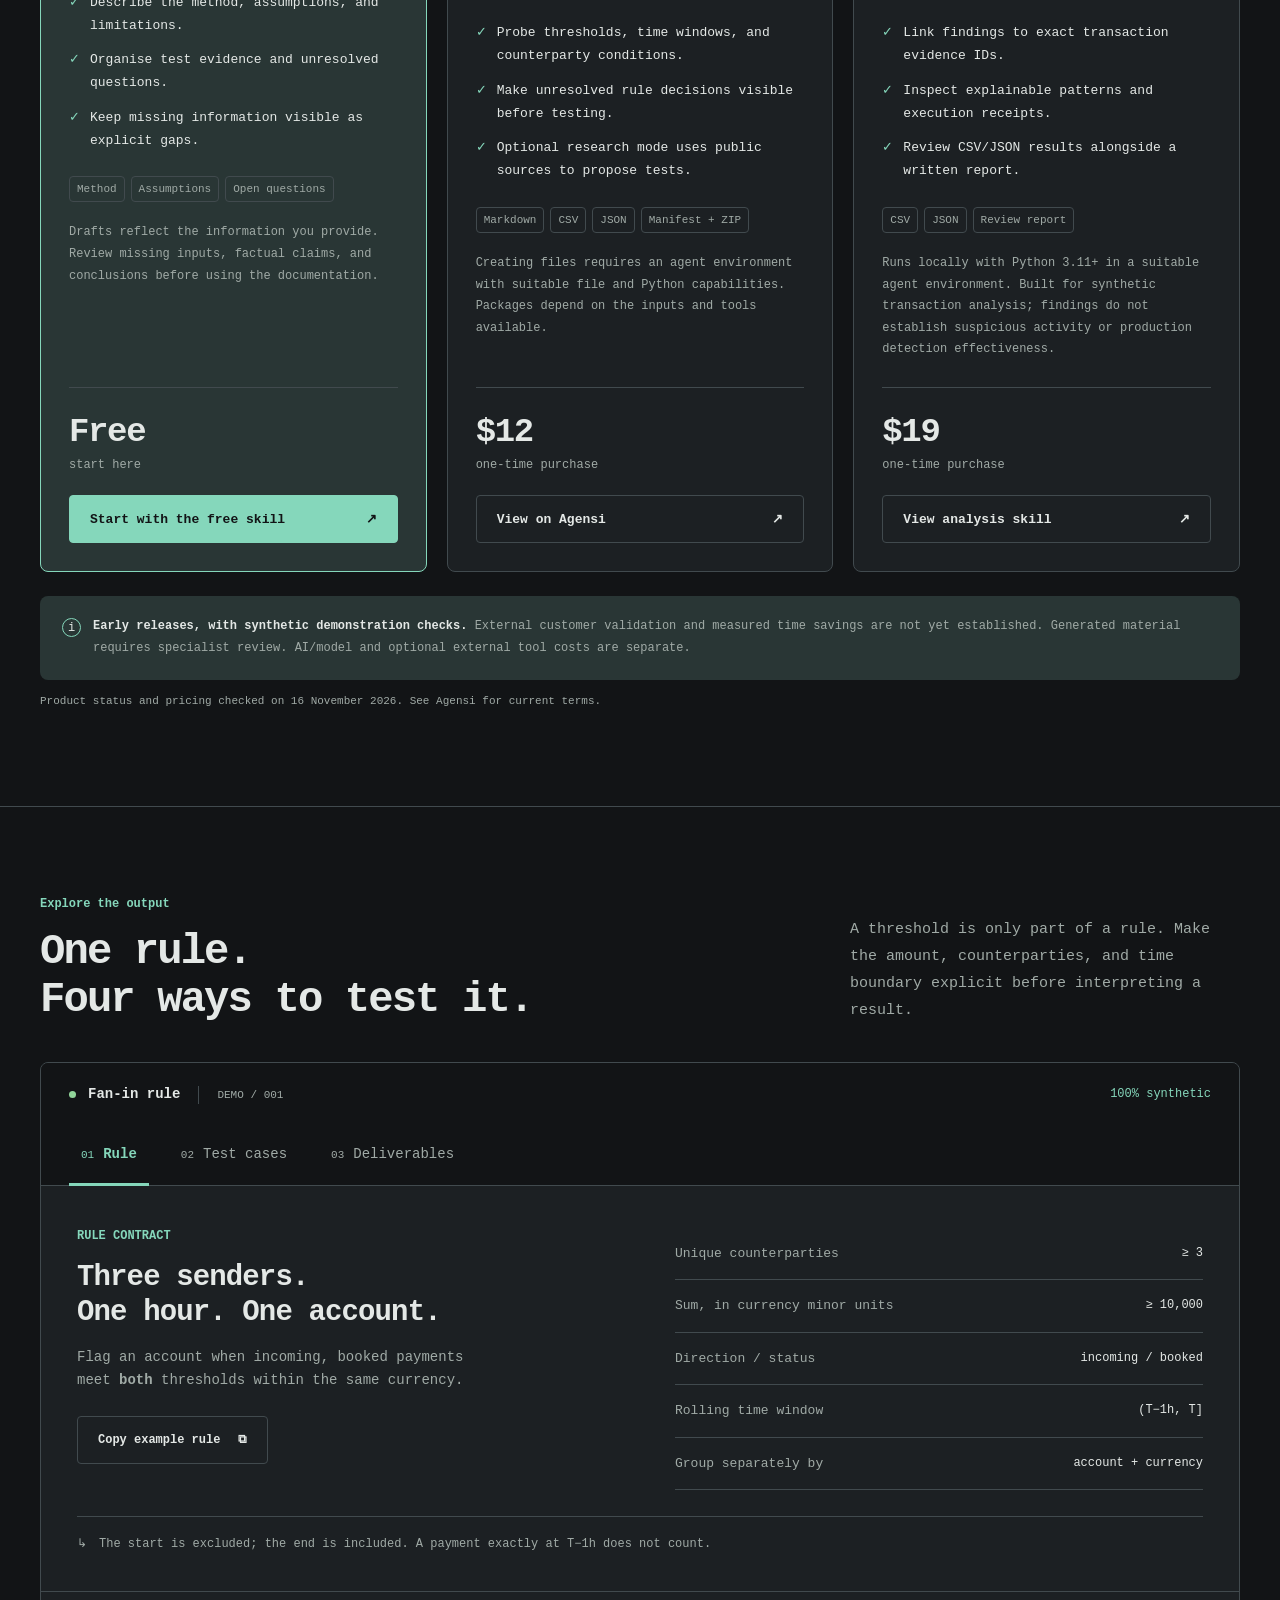
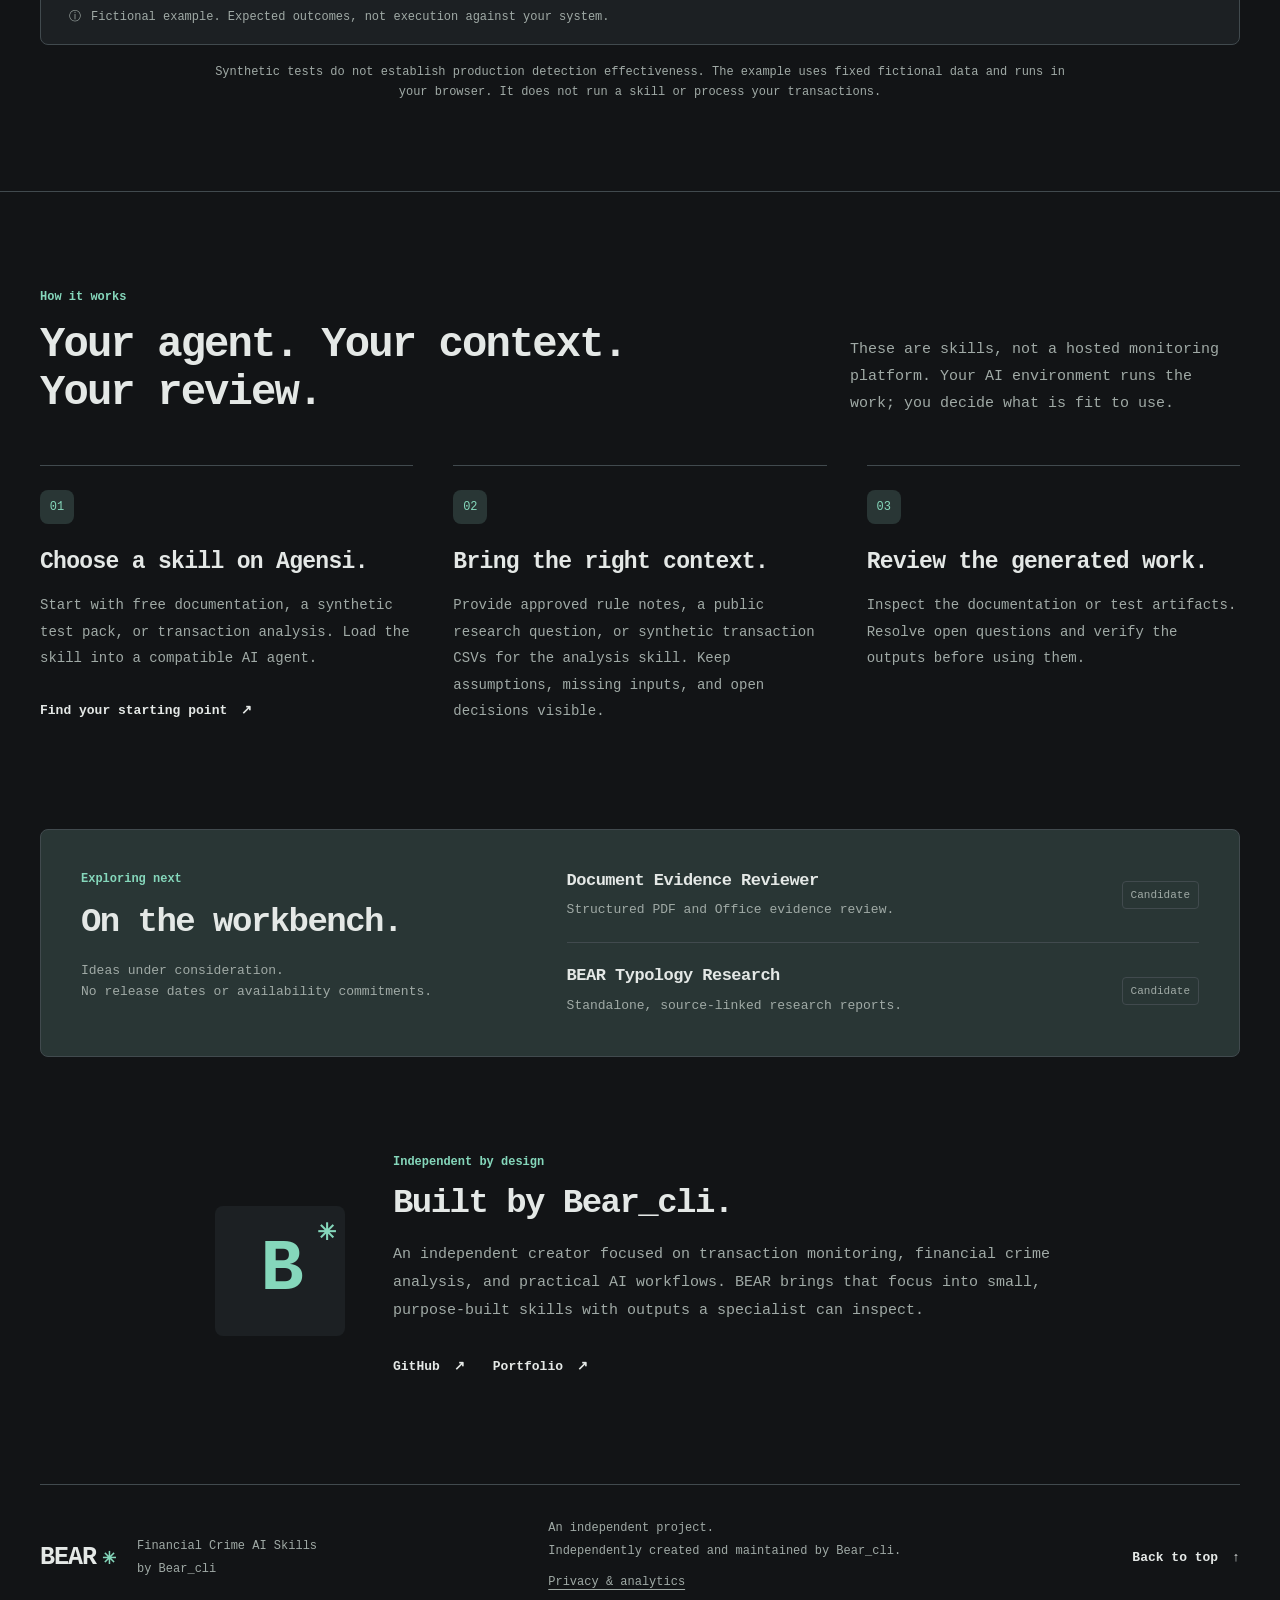
==== commit ed6b2cc9: "Make BEAR the homepage and preserve portfolio at /portfolio/" ====
--- a/index.html
+++ b/index.html
@@ -1,88 +1,124 @@
 <!doctype html>
 <html lang="en" data-theme="graphite-mint">
 <head>
-  <meta charset="utf-8" />
-  <meta name="viewport" content="width=device-width, initial-scale=1" />
-  <meta name="theme-color" content="#121416" />
-  <link rel="canonical" href="https://overjoyde.github.io/" />
-  <title>overjoyde — Projects &amp; work</title>
-  <meta name="description" content="Projects by overjoyde: transaction monitoring, AML/CTF and document forensics. Explore TM Scenario Test Designer, an agent skill for portable synthetic test packs." />
-  <link rel="stylesheet" href="style.css" />
+  <meta charset="utf-8">
+  <meta name="viewport" content="width=device-width, initial-scale=1">
+  <meta name="theme-color" content="#121416">
+  <title>BEAR — Financial Crime AI Skills by Bear_cli</title>
+  <meta name="description" content="Practical AI skills for transaction monitoring. Document your rules, design synthetic tests, and inspect transaction patterns with outputs you can review. Explore BEAR on Agensi.">
+  <meta property="og:title" content="BEAR — Financial Crime AI Skills">
+  <meta property="og:description" content="Practical AI skills for transaction monitoring. Clear rule contracts, synthetic test cases, and reviewable documentation.">
+  <meta property="og:type" content="website">
+  <meta property="og:url" content="https://overjoyde.github.io/">
+  <meta property="og:image" content="https://overjoyde.github.io/social-preview.png">
+  <meta property="og:image:width" content="1200">
+  <meta property="og:image:height" content="630">
+  <meta property="og:image:alt" content="BEAR: document a rule, test a scenario, inspect synthetic transaction flows. AI skills by Bear_cli.">
+  <meta name="twitter:card" content="summary_large_image">
+  <meta name="referrer" content="strict-origin-when-cross-origin">
+  <link rel="canonical" href="https://overjoyde.github.io/">
+  <link rel="icon" href="./favicon.svg" type="image/svg+xml">
+  <link rel="stylesheet" href="./styles.ca057f4ad5b0.css">
+  <script type="module" src="./app.js"></script>
 </head>
 <body>
-  <main class="canvas">
-    <!-- Root node -->
-    <header class="node node--root">
-      <p class="node__kind">person</p>
-      <h1>overjoyde</h1>
-      <!-- Edit your intro here -->
-      <p>Tools for financial-crime detection, AML/CTF transaction monitoring and document forensics.</p>
-      <nav class="node__ports">
-        <a href="https://github.com/overjoyde">github</a>
-        <a href="/bear/?utm_source=portfolio&amp;utm_medium=referral&amp;utm_campaign=bear_demo_01">BEAR skills</a>
-        <a href="https://www.agensi.io/r/BEARCLI" rel="sponsored">agensi (affiliate)</a>
-        <!-- <a href="https://www.linkedin.com/in/your-handle">linkedin</a> -->
-        <!-- <a href="mailto:you@example.com">email</a> -->
+  <a class="skip-link" href="#main">Skip to content</a>
+  <header class="site-header">
+    <div class="container nav-row">
+      <a class="brand" href="#" aria-label="BEAR, home"><img src="./favicon.svg" width="36" height="36" alt=""><span>BEAR<span class="brand-sub">Financial Crime AI Skills</span></span></a>
+      <button class="menu-toggle" aria-expanded="false" aria-controls="navigation"><span>Menu</span><span class="menu-lines" aria-hidden="true"></span></button>
+      <nav id="navigation" aria-label="Main navigation">
+        <a href="#products">Products</a><a href="#example">Example</a><a href="#how-it-works">How it works</a><a href="#roadmap">Roadmap</a><a href="#about">About</a>
+        <a class="button nav-cta" href="#products">Explore the skills <span aria-hidden="true">↗</span></a>
       </nav>
-      <p><small>I may earn a commission if you sign up through my Agensi link and buy skills.</small></p>
-    </header>
-
-    <div class="edge" aria-hidden="true"><span>featured project</span></div>
-
-    <section class="node node--primary featured-skill" aria-labelledby="tm-skill-title">
-      <p class="node__kind">independent AI skills · AML / TM</p>
-      <h2 id="tm-skill-title">BEAR — Financial Crime AI Skills</h2>
-      <p>Document transaction-monitoring rules, design synthetic scenario tests and inspect transaction patterns with reviewable outputs.</p>
-      <p>Start with the free Model Doc Writer, inspect a worked example, or explore the two paid skills on Agensi.</p>
-      <div class="node__ports">
-        <a href="/bear/?utm_source=portfolio&amp;utm_medium=referral&amp;utm_campaign=bear_demo_01">Explore BEAR &amp; the example →</a>
+    </div>
+  </header>
+  <main id="main">
+    <section class="hero container" aria-labelledby="hero-title">
+      <div class="hero-copy">
+        <p class="eyebrow"><span class="status-dot"></span> Purpose-built for financial crime specialists</p>
+        <h1 id="hero-title">Practical AI skills for transaction monitoring.</h1>
+        <p class="hero-description">Document your rules, design synthetic tests, and inspect transaction patterns with outputs you can review.</p>
+        <div class="hero-actions"><a class="button primary" data-goatcounter-click="agensi-bear-model-doc-writer" href="https://agensi.io/skills/bear-model-doc-writer?utm_source=bear_website&amp;utm_medium=referral&amp;utm_campaign=bear_launch&amp;utm_content=hero" target="_blank" rel="noopener noreferrer">Start with the free skill <span aria-hidden="true">↗</span><span class="sr-only"> (opens in a new tab)</span></a><a class="text-link" href="#example">See an example <span aria-hidden="true">↓</span></a></div>
+        <div class="hero-domains" aria-label="Skill workflows"><span>Documentation</span><span>Synthetic testing</span><span>Pattern analysis</span></div>
+        <p class="hero-byline">For AML &amp; TM specialists, consultants, and small analyst teams. Three skills. Start free, then choose the workflow you need.</p>
+      </div>
+      <div class="hero-visual" role="img" aria-label="Workflow from rule notes to an explicit rule contract, synthetic cases, and reviewable files. Three counterparties send payments of 3,000, 3,000 and 4,000 to one account.">
+        <div class="visual-topline"><span class="mono">From rule notes to reviewable evidence</span><span class="visual-index">WORKFLOW / 01</span></div>
+        <div class="note-slip"><span class="stage-no">01</span><div><span class="micro-label">Starting point</span><strong>Rule notes</strong><p>“Several senders. One account.<br>A short window.”</p></div><span class="note-mark" aria-hidden="true">↳</span></div>
+        <div class="vertical-connector" aria-hidden="true"></div>
+        <div class="contract-slip"><span class="stage-no">02</span><div><span class="micro-label">Make assumptions explicit</span><strong>Explicit rule contract</strong><code>counterparties ≥ 3<br>total_minor ≥ 10,000<br>window = (T−1h, T]</code></div><span class="contract-mark" aria-hidden="true">{ }</span></div>
+        <div class="flow-stage"><div class="flow-label"><span class="stage-no">03</span><strong>Synthetic cases</strong><span class="micro-label">Fan-in example</span></div>
+          <svg class="flow-svg" viewBox="0 0 460 146" aria-hidden="true">
+            <defs><marker id="flow-arrow" markerWidth="7" markerHeight="7" refX="6" refY="3" orient="auto"><path d="m0 0 6 3-6 3" fill="none" stroke="var(--muted)"/></marker></defs>
+            <path class="flow-path" d="M97 26H158Q180 26 196 48L215 73H319M97 73H319M97 120H158Q180 120 196 98L215 73" fill="none" stroke="var(--muted)" stroke-width="1.5"/>
+            <path d="M265 73H319" fill="none" stroke="var(--muted)" marker-end="url(#flow-arrow)"/>
+            <g fill="var(--surface)" stroke="var(--line)"><rect x="12" y="10" width="85" height="32" rx="6"/><rect x="12" y="57" width="85" height="32" rx="6"/><rect x="12" y="104" width="85" height="32" rx="6"/></g>
+            <g fill="var(--ink)" font-family="monospace" font-size="12" text-anchor="middle"><text x="54" y="31">A · 3,000</text><text x="54" y="78">B · 3,000</text><text x="54" y="125">C · 4,000</text></g>
+            <circle class="flow-pulse" cx="241" cy="73" r="4" fill="var(--teal)"/>
+            <rect x="327" y="46" width="120" height="55" rx="8" fill="var(--teal)"/><text x="387" y="69" text-anchor="middle" fill="var(--paper)" font-family="monospace" font-size="12">ACCOUNT 01</text><text x="387" y="88" text-anchor="middle" fill="var(--paper)" font-family="monospace" font-size="11">Σ 10,000</text>
+          </svg>
+        </div>
+        <div class="files-slip"><span class="stage-no">04</span><div><strong>Reviewable files</strong><div class="file-types"><span>MD</span><span>CSV</span><span>JSON</span></div></div><span class="file-stack" aria-hidden="true">▤</span></div>
+        <div class="visual-bottomline"><span class="tiny-dot"></span> Synthetic inputs. Traceable expectations.</div>
       </div>
     </section>
-
-    <div class="edge" aria-hidden="true"><span>builds</span></div>
-
-    <!-- Project groups (rendered from projects.js) -->
-    <div class="groups" id="groups"></div>
-
-    <div class="edge" aria-hidden="true"><span>experience</span></div>
-
-    <!-- Work -->
-    <section class="boundary">
-      <h2 class="boundary__label">Work</h2>
-      <!-- Add roles, talks, writing, etc. -->
-      <ol class="flow">
-        <li class="node node--platform">
-          <p class="node__kind">now</p>
-          <h3>Transaction Monitoring / AML</h3>
-          <p>Detection models, tuning and analytics for real-time payments.</p>
-        </li>
-      </ol>
+    <div class="principles container"><span>Built around the work</span><p>Explicit assumptions</p><span aria-hidden="true">✳</span><p>Reviewable outputs</p><span aria-hidden="true">✳</span><p>Specialist judgement</p></div>
+    <section class="section container" id="products" aria-labelledby="products-title">
+      <div class="section-heading"><div><p class="eyebrow">The skills</p><h2 id="products-title">Choose your<br>starting point.</h2></div><p>Focused instructions you run with your AI agent. Choose a skill on Agensi, bring your context, and review what it produces.</p></div>
+      <div class="products-grid" id="product-cards">
+  <article class="product-card featured" id="bear-model-doc-writer">
+    <div class="product-top"><span class="product-icon" aria-hidden="true"><svg viewBox="0 0 24 24" fill="none" stroke="currentColor" stroke-width="1.6" stroke-linecap="round" stroke-linejoin="round"><path d="M7 3h7l4 4v14H7z"/><path d="M14 3v5h4M10 12h5M10 16h5"/></svg></span><span class="product-label">Live · v1.0</span></div>
+    <p class="product-purpose">Document the rule</p><h3>BEAR Model Doc Writer</h3><p class="product-intro">Turn SQL, dbt models, and rule notes into a structured transaction-monitoring documentation draft.</p>
+    <ul><li>Describe the method, assumptions, and limitations.</li><li>Organise test evidence and unresolved questions.</li><li>Keep missing information visible as explicit gaps.</li></ul>
+    <div class="product-formats"><span>Method</span><span>Assumptions</span><span>Open questions</span></div>
+    <p class="product-limit">Drafts reflect the information you provide. Review missing inputs, factual claims, and conclusions before using the documentation.</p>
+    <div class="product-bottom"><div><span class="price">Free</span><span class="price-label">start here</span></div><a class="button" data-goatcounter-click="agensi-bear-model-doc-writer" href="https://agensi.io/skills/bear-model-doc-writer?utm_source=bear_website&amp;utm_medium=referral&amp;utm_campaign=bear_launch&amp;utm_content=product_bear-model-doc-writer" target="_blank" rel="noopener noreferrer">Start with the free skill <span aria-hidden="true">↗</span><span class="sr-only"> (opens in a new tab)</span></a></div>
+  </article>
+  <article class="product-card" id="tm-scenario-test-designer">
+    <div class="product-top"><span class="product-icon" aria-hidden="true"><svg viewBox="0 0 24 24" fill="none" stroke="currentColor" stroke-width="1.6" stroke-linecap="round" stroke-linejoin="round"><path d="m9 5-6 7 6 7m6-14 6 7-6 7m-2-15-2 16"/></svg></span><span class="product-label">Live · v1.1.1</span></div>
+    <p class="product-purpose">Test the assumptions</p><h3>TM Scenario Test Designer</h3><p class="product-intro">Turn rule notes into an explicit rule contract, synthetic transactions, a test matrix, and expected outcomes.</p>
+    <ul><li>Probe thresholds, time windows, and counterparty conditions.</li><li>Make unresolved rule decisions visible before testing.</li><li>Optional research mode uses public sources to propose tests.</li></ul>
+    <div class="product-formats"><span>Markdown</span><span>CSV</span><span>JSON</span><span>Manifest + ZIP</span></div>
+    <p class="product-limit">Creating files requires an agent environment with suitable file and Python capabilities. Packages depend on the inputs and tools available.</p>
+    <div class="product-bottom"><div><span class="price">$12</span><span class="price-label">one-time purchase</span></div><a class="button" data-goatcounter-click="agensi-tm-scenario-test-designer" href="https://agensi.io/skills/tm-scenario-test-designer?utm_source=bear_website&amp;utm_medium=referral&amp;utm_campaign=bear_launch&amp;utm_content=product_tm-scenario-test-designer" target="_blank" rel="noopener noreferrer">View on Agensi <span aria-hidden="true">↗</span><span class="sr-only"> (opens in a new tab)</span></a></div>
+  </article>
+  <article class="product-card" id="bear-transaction-anomaly-analyst">
+    <div class="product-top"><span class="product-icon" aria-hidden="true"><svg viewBox="0 0 24 24" fill="none" stroke="currentColor" stroke-width="1.6" stroke-linecap="round" stroke-linejoin="round"><circle cx="5" cy="5" r="2"/><circle cx="5" cy="19" r="2"/><circle cx="19" cy="12" r="3"/><path d="m7 6 9 5m-9 7 9-5"/></svg></span><span class="product-label">Live · v1.0.1</span></div>
+    <p class="product-purpose">Inspect the pattern</p><h3>BEAR Transaction Anomaly Analyst</h3><p class="product-intro">Inspect synthetic transaction CSVs for fan-in, fan-out, and repeated pass-through, with evidence you can trace.</p>
+    <ul><li>Link findings to exact transaction evidence IDs.</li><li>Inspect explainable patterns and execution receipts.</li><li>Review CSV/JSON results alongside a written report.</li></ul>
+    <div class="product-formats"><span>CSV</span><span>JSON</span><span>Review report</span></div>
+    <p class="product-limit">Runs locally with Python 3.11+ in a suitable agent environment. Built for synthetic transaction analysis; findings do not establish suspicious activity or production detection effectiveness.</p>
+    <div class="product-bottom"><div><span class="price">$19</span><span class="price-label">one-time purchase</span></div><a class="button" data-goatcounter-click="agensi-bear-transaction-anomaly-analyst" href="https://agensi.io/skills/bear-transaction-anomaly-analyst?utm_source=bear_website&amp;utm_medium=referral&amp;utm_campaign=bear_launch&amp;utm_content=product_bear-transaction-anomaly-analyst" target="_blank" rel="noopener noreferrer">View analysis skill <span aria-hidden="true">↗</span><span class="sr-only"> (opens in a new tab)</span></a></div>
+  </article></div>
+      <noscript><p>Explore <a href="https://agensi.io/skills/tm-scenario-test-designer">TM Scenario Test Designer</a> , <a href="https://agensi.io/skills/bear-model-doc-writer">BEAR Model Doc Writer</a> and <a href="https://agensi.io/skills/bear-transaction-anomaly-analyst">BEAR Transaction Anomaly Analyst</a> on Agensi. Enable JavaScript for the interactive demonstration.</p></noscript>
+      <div class="evidence-note"><span class="evidence-icon" aria-hidden="true">i</span><p><strong>Early releases, with synthetic demonstration checks.</strong> External customer validation and measured time savings are not yet established. Generated material requires specialist review. AI/model and optional external tool costs are separate.</p></div>
+      <p class="verified-date">Product status and pricing checked on <time datetime="2026-11-16">16 November 2026</time>. See Agensi for current terms.</p>
     </section>
-
-    <footer class="legend">
-      <span class="key key--primary">financial crime</span>
-      <span class="key key--platform">data &amp; forensics</span>
-      <span class="key key--aux">tooling</span>
-      <span class="legend__meta">© <span id="year"></span> overjoyde · plain HTML on GitHub Pages</span>
-    </footer>
+    <section class="example-section" id="example" aria-labelledby="example-title">
+      <div class="container">
+        <div class="section-heading"><div><p class="eyebrow">Explore the output</p><h2 id="example-title">One rule.<br>Four ways to test it.</h2></div><p>A threshold is only part of a rule. Make the amount, counterparties, and time boundary explicit before interpreting a result.</p></div>
+        <div class="example-workbench">
+          <div class="workbench-header"><div><span class="status-dot"></span><strong>Fan-in rule</strong><span class="mono workbench-id">DEMO / 001</span></div><span class="synthetic-label">100% synthetic</span></div>
+          <div class="tablist" role="tablist" aria-label="Example views"><button role="tab" id="tab-rule" aria-controls="panel-rule" aria-selected="true" data-tab="rule"><span>01</span> Rule</button><button role="tab" data-goatcounter-click="example-test-cases" id="tab-cases" aria-controls="panel-cases" aria-selected="false" tabindex="-1" data-tab="cases"><span>02</span> Test cases</button><button role="tab" data-goatcounter-click="example-deliverables" id="tab-files" aria-controls="panel-files" aria-selected="false" tabindex="-1" data-tab="files"><span>03</span> Deliverables</button></div>
+          <div class="tab-panel" id="panel-rule" role="tabpanel" aria-labelledby="tab-rule" tabindex="0">
+            <div class="rule-details"><div><span class="micro-label">RULE CONTRACT</span><h3>Three senders.<br>One hour. One account.</h3><p>Flag an account when incoming, booked payments meet <strong>both</strong> thresholds within the same currency.</p><button class="button outline" data-goatcounter-click="example-copy-rule-click" id="copy-rule">Copy example rule <span aria-hidden="true">⧉</span></button><span id="copy-status" role="status" class="copy-status"></span></div><dl class="rule-spec"><div><dt>Unique counterparties</dt><dd>≥ 3</dd></div><div><dt>Sum, in currency minor units</dt><dd>≥ 10,000</dd></div><div><dt>Direction / status</dt><dd>incoming / booked</dd></div><div><dt>Rolling time window</dt><dd>(T−1h, T]</dd></div><div><dt>Group separately by</dt><dd>account + currency</dd></div></dl></div>
+            <div class="boundary-note"><span aria-hidden="true">↳</span> The start is excluded; the end is included. A payment exactly at T−1h does not count.</div>
+          </div>
+          <div class="tab-panel" id="panel-cases" role="tabpanel" aria-labelledby="tab-cases" tabindex="0" hidden><div class="panel-intro"><div><span class="micro-label">CHANGE ONE CONDITION</span><h3>Inspect the expected outcome.</h3></div><p>Each case starts from the same fictional account and currency. Select a case to see the difference.</p></div><div class="case-picker" role="group" aria-label="Select a test case"></div><div id="case-detail" aria-live="polite"></div></div>
+          <div class="tab-panel" id="panel-files" role="tabpanel" aria-labelledby="tab-files" tabindex="0" hidden><div class="panel-intro"><div><span class="micro-label">A REVIEWABLE HANDOFF</span><h3>Open the example files.</h3></div><p>Illustrative file previews for this demonstration. Actual packages depend on the chosen skill and agent environment.</p></div><div class="file-browser"><div class="file-list" role="group" aria-label="Choose a file preview"></div><div class="file-preview"><div><span id="preview-filename" class="mono"></span><a class="download-example" id="download-example" href="./examples/rule-contract.md" download="rule-contract.md" data-goatcounter-click="example-download-rule-contract.md">Download example ↓</a></div><pre id="preview-content" tabindex="0"></pre></div></div></div>
+          <div class="example-disclaimer"><span aria-hidden="true">ⓘ</span> Fictional example. Expected outcomes, not execution against your system.</div>
+        </div>
+        <p class="example-footnote">Synthetic tests do not establish production detection effectiveness. The example uses fixed fictional data and runs in your browser. It does not run a skill or process your transactions.</p>
+      </div>
+    </section>
+    <section class="section container" id="how-it-works" aria-labelledby="how-title">
+      <div class="section-heading"><div><p class="eyebrow">How it works</p><h2 id="how-title">Your agent. Your context.<br>Your review.</h2></div><p>These are skills, not a hosted monitoring platform. Your AI environment runs the work; you decide what is fit to use.</p></div>
+      <div class="steps"><article><span class="step-number">01</span><h3>Choose a skill on Agensi.</h3><p>Start with free documentation, a synthetic test pack, or transaction analysis. Load the skill into a compatible AI agent.</p><a class="text-link" href="#products">Find your starting point <span aria-hidden="true">↗</span></a></article><article><span class="step-number">02</span><h3>Bring the right context.</h3><p>Provide approved rule notes, a public research question, or synthetic transaction CSVs for the analysis skill. Keep assumptions, missing inputs, and open decisions visible.</p></article><article><span class="step-number">03</span><h3>Review the generated work.</h3><p>Inspect the documentation or test artifacts. Resolve open questions and verify the outputs before using them.</p></article></div>
+    </section>
+    <section class="roadmap-section container" id="roadmap" aria-labelledby="roadmap-title"><div class="roadmap-heading"><p class="eyebrow">Exploring next</p><h2 id="roadmap-title">On the workbench.</h2><p>Ideas under consideration.<br>No release dates or availability commitments.</p></div><div class="roadmap-list"><article><div><h3>Document Evidence Reviewer</h3><p>Structured PDF and Office evidence review.</p></div><span class="candidate-label">Candidate</span></article><article><div><h3>BEAR Typology Research</h3><p>Standalone, source-linked research reports.</p></div><span class="candidate-label">Candidate</span></article></div></section>
+    <section class="about-section container" id="about" aria-labelledby="about-title"><div class="about-mark" aria-hidden="true">B<span>✳</span></div><div><p class="eyebrow">Independent by design</p><h2 id="about-title">Built by Bear_cli.</h2><p>An independent creator focused on transaction monitoring, financial crime analysis, and practical AI workflows. BEAR brings that focus into small, purpose-built skills with outputs a specialist can inspect.</p><div class="about-links"><a class="text-link" href="https://github.com/overjoyde" target="_blank" rel="noopener noreferrer">GitHub <span aria-hidden="true">↗</span><span class="sr-only"> (opens in a new tab)</span></a><a class="text-link" href="https://overjoyde.github.io/portfolio/" target="_blank" rel="noopener noreferrer">Portfolio <span aria-hidden="true">↗</span><span class="sr-only"> (opens in a new tab)</span></a></div></div></section>
   </main>
-
-  <script src="projects.js"></script>
-  <script>
-    const esc = (s) => String(s).replace(/[&<>"']/g, (c) => ({ "&": "&amp;", "<": "&lt;", ">": "&gt;", '"': "&quot;", "'": "&#39;" }[c]));
-    document.getElementById("groups").innerHTML = window.GROUPS.map((g) => {
-      const nodes = window.PROJECTS.filter((p) => p.group === g.id).map((p) => `
-        <li class="node node--${esc(g.role)}">
-          <h3><a href="${esc(p.url)}">${esc(p.name)}</a></h3>
-          <p>${esc(p.description)}</p>
-          <p class="node__ports">
-            ${p.tags.map((t) => `<code>${esc(t)}</code>`).join("")}
-            ${p.demo ? `<a href="${esc(p.demo)}">demo</a>` : ""}
-          </p>
-        </li>`).join("");
-      return `<section class="boundary"><h2 class="boundary__label">${esc(g.label)}</h2><ul class="nodes">${nodes}</ul></section>`;
-    }).join("");
-    document.getElementById("year").textContent = new Date().getFullYear();
-  </script>
+  <footer class="container"><div><a class="footer-brand" href="#">BEAR<span aria-hidden="true">✳</span></a><p>Financial Crime AI Skills<br>by Bear_cli</p></div><p>An independent project.<br>Independently created and maintained by Bear_cli.<br><a class="privacy-link" href="./privacy.html">Privacy &amp; analytics</a></p><a class="text-link" href="#">Back to top <span aria-hidden="true">↑</span></a></footer>
 </body>
 </html>
--- a/styles.ca057f4ad5b0.css
+++ b/styles.ca057f4ad5b0.css
@@ -0,0 +1,419 @@
+@layer reset, base, components, responsive;
+
+@layer reset {
+  *, *::before, *::after { box-sizing: border-box; }
+  body, h1, h2, h3, h4, p, ul, dl, dd { margin: 0; }
+  button, a { -webkit-tap-highlight-color: transparent; }
+  button { font: inherit; cursor: pointer; }
+  img, svg { display: block; max-width: 100%; }
+  [hidden] { display: none !important; }
+}
+
+@layer base {
+  :root {
+    color-scheme: dark;
+    --paper: #121416;
+    --surface: #1C2023;
+    --ink: #E4E8E6;
+    --muted: #A0AAA6;
+    --teal: #85D7BB;
+    --line: #414A4E;
+    --light: #293635;
+    --mint: #85D7BB;
+    --dark: #121416;
+    --dark-muted: #A0AAA6;
+    --secondary: #B7A7DE;
+    --success: #91D59A;
+    --warning: #E4B769;
+    --error: #EE8F94;
+    --context-track: #314138;
+    --mono: 'SFMono-Regular', Consolas, 'Liberation Mono', monospace;
+    --sans: var(--mono);
+    --serif: var(--mono);
+    --radius: 8px;
+  }
+  html { scroll-behavior: smooth; scroll-padding-top: 100px; }
+  body { background: var(--paper); color: var(--ink); font: 16px/1.65 var(--sans); -webkit-font-smoothing: antialiased; }
+  a { color: inherit; text-decoration: none; }
+  button { color: inherit; }
+  h1, h2, h3 { font-weight: 650; text-wrap: balance; }
+  h1 { font-size: clamp(44px, 4.65vw, 68px); line-height: 1.08; letter-spacing: -.055em; }
+  h2 { font-size: clamp(32px, 3.3vw, 46px); line-height: 1.14; letter-spacing: -.045em; }
+  h3 { font-size: 24px; line-height: 1.25; letter-spacing: -.03em; }
+  em { font-style: normal; color: var(--teal); }
+  p { color: var(--muted); }
+  code, pre, .mono { font-family: var(--mono); }
+  button { border: 0; }
+  :focus-visible { outline: 3px solid var(--teal); outline-offset: 4px; }
+  ::selection { background: var(--mint); color: var(--ink); }
+  section[id] { scroll-margin-top: 24px; }
+}
+
+@layer components {
+  .container { width: min(1200px, calc(100% - 80px)); margin-inline: auto; }
+  .section { padding-block: 96px; }
+  .eyebrow, .micro-label { font-size: 12px; font-weight: 600; line-height: 1.6; color: var(--teal); }
+  .eyebrow { display: flex; align-items: center; gap: 9px; }
+  .status-dot { display: inline-block; width: 7px; height: 7px; border-radius: 50%; background: var(--teal); flex-shrink: 0; }
+  .sr-only { position: absolute; width: 1px; height: 1px; padding: 0; margin: -1px; overflow: hidden; clip: rect(0,0,0,0); white-space: nowrap; border: 0; }
+  .skip-link { position: fixed; top: -100px; left: 16px; padding: 12px 20px; background: var(--teal); color: var(--paper); z-index: 100; }
+  .skip-link:focus { top: 12px; }
+  .site-header { position: sticky; top: 0; z-index: 20; background: var(--paper); border-bottom: 1px solid var(--line); }
+  .nav-row { min-height: 84px; display: flex; align-items: center; justify-content: space-between; gap: 24px; }
+  .brand { display: flex; align-items: center; gap: 11px; font-size: 26px; font-weight: 750; line-height: 1.15; letter-spacing: -.05em; }
+  .brand-sub { display: block; font-size: 10px; font-weight: 500; letter-spacing: 0; margin-top: 5px; }
+  .site-header nav { display: flex; align-items: center; gap: 26px; }
+  .site-header nav > a { font-size: 13px; font-weight: 500; padding-block: 12px; }
+  .site-header nav > a:hover { color: var(--teal); }
+  .menu-toggle { display: none; }
+  .button { display: inline-flex; justify-content: center; align-items: center; min-height: 48px; gap: 18px; padding: 12px 20px; border: 1px solid var(--line); border-radius: 4px; font-size: 13px; font-weight: 650; line-height: 1.5; transition: background .15s, border-color .15s; }
+  .primary, .nav-cta { background: var(--teal); color: var(--paper); border-color: var(--teal); }
+  .primary:hover, .nav-cta:hover { background: color-mix(in srgb, var(--teal) 85%, var(--ink)); color: var(--paper) !important; }
+  .site-header nav > .nav-cta { padding: 10px 16px; min-height: 44px; font-size: 12px; }
+  .outline { background: var(--surface); }
+  .outline:hover { background: var(--light); }
+  .text-link { display: inline-flex; align-items: center; min-height: 44px; gap: 14px; font-size: 13px; font-weight: 600; text-underline-offset: 5px; }
+  .text-link:hover { text-decoration: underline; }
+
+  .hero { display: grid; grid-template-columns: 1.04fr 1fr; align-items: center; gap: 64px; padding-block: 72px 64px; }
+  .hero > * { min-width: 0; }
+  .hero-copy .eyebrow { margin-bottom: 23px; }
+  .hero h1 { max-width: 620px; }
+  .hero-description { font-size: 18px; line-height: 1.75; max-width: 490px; margin-top: 26px; }
+  .hero-actions { display: flex; flex-wrap: wrap; align-items: center; gap: 14px 24px; margin-top: 30px; }
+  .hero-byline { max-width: 450px; margin-top: 23px; font-size: 13px; line-height: 1.8; }
+  .hero-domains { display: flex; flex-wrap: wrap; gap: 8px; margin-top: 26px; }
+  .hero-domains span { border: 1px solid var(--line); border-radius: 5px; padding: 5px 9px; font-size: 11px; color: var(--muted); background: var(--surface); }
+  .hero-visual { background: var(--dark); color: var(--ink); padding: 26px; border-radius: var(--radius); border: 1px solid var(--line); box-shadow: none; }
+  .visual-topline { display: flex; align-items: center; justify-content: space-between; gap: 8px; border-bottom: 1px solid var(--line); padding-bottom: 18px; margin-bottom: 22px; }
+  .visual-topline .mono { font-family: var(--sans); font-size: 13px; font-weight: 600; }
+  .visual-index { color: var(--dark-muted); font: 10px var(--mono); }
+  .note-slip, .contract-slip, .files-slip { display: flex; align-items: flex-start; gap: 14px; border-radius: 8px; padding: 17px; }
+  .note-slip { background: var(--surface); border: 1px solid var(--line); }
+  .stage-no { display: inline-grid; place-items: center; width: 25px; height: 25px; flex-shrink: 0; border: 1px solid var(--line); border-radius: 6px; font: 10px var(--mono); color: var(--mint); }
+  .hero-visual .micro-label { display: block; color: var(--dark-muted); font-size: 10px; font-weight: 400; margin-bottom: 3px; }
+  .hero-visual strong { font-size: 13px; font-weight: 600; }
+  .note-slip p { font-size: 12px; line-height: 1.8; color: var(--dark-muted); margin-top: 7px; }
+  .note-mark { margin-left: auto; color: var(--mint); font-size: 24px; }
+  .vertical-connector { height: 16px; border-left: 1px dashed var(--line); margin-left: 30px; }
+  .contract-slip { background: var(--mint); color: var(--paper); }
+  .contract-slip .stage-no { color: var(--paper); border-color: var(--paper); }
+  .contract-slip .micro-label { color: var(--paper); }
+  .contract-slip code { display: block; font-size: 12px; line-height: 1.85; margin-top: 8px; }
+  .contract-mark { margin-left: auto; font: 32px var(--mono); color: var(--paper); align-self: center; }
+  .flow-stage { margin-top: 22px; }
+  .flow-label { display: flex; align-items: center; gap: 14px; }
+  .flow-label > .micro-label { margin-left: auto; margin-bottom: 0; }
+  .flow-svg { width: 100%; margin-block: 12px 18px; }
+  .files-slip { align-items: center; border: 1px solid var(--line); }
+  .files-slip > div { display: flex; align-items: center; flex-wrap: wrap; gap: 8px 16px; flex: 1; }
+  .file-types { display: flex; gap: 5px; }
+  .file-types span { padding: 2px 5px; border: 1px solid var(--line); border-radius: 3px; font: 10px var(--mono); color: var(--mint); }
+  .file-stack { font-size: 22px; color: var(--mint); }
+  .visual-bottomline { display: flex; align-items: center; justify-content: center; gap: 7px; color: var(--dark-muted); font-size: 10px; margin-top: 19px; }
+  .tiny-dot { width: 5px; height: 5px; background: var(--mint); border-radius: 50%; }
+  .principles { display: flex; flex-wrap: wrap; align-items: center; justify-content: space-between; gap: 16px; padding-block: 24px; border-block: 1px solid var(--line); }
+  .principles > span:first-child { font-size: 12px; color: var(--muted); }
+  .principles p { color: var(--ink); font-size: 14px; font-weight: 550; }
+  .principles > span:not(:first-child) { color: var(--teal); font-size: 13px; }
+
+  .section-heading { display: flex; justify-content: space-between; align-items: flex-end; gap: 48px; margin-bottom: 38px; }
+  .section-heading .eyebrow { margin-bottom: 14px; }
+  .section-heading > p { max-width: 390px; font-size: 15px; line-height: 1.8; }
+  .products-grid { display: grid; grid-template-columns: repeat(3, minmax(0, 1fr)); gap: 20px; }
+  .product-card { display: flex; flex-direction: column; min-width: 0; padding: 28px; background: var(--surface); border: 1px solid var(--line); border-radius: var(--radius); }
+  .product-card.featured { border-color: var(--teal); background: var(--light); }
+  .product-top { display: flex; align-items: center; justify-content: space-between; gap: 8px; margin-bottom: 25px; }
+  .product-icon { display: grid; place-items: center; width: 42px; height: 42px; border-radius: 10px; background: var(--light); color: var(--teal); border: 1px solid var(--line); }
+  .product-icon svg { width: 22px; height: 22px; }
+  .featured .product-icon { background: var(--context-track); border-color: var(--line); }
+  .product-label { display: flex; align-items: center; gap: 6px; font-size: 11px; color: var(--teal); }
+  .product-label::before { content: ''; width: 5px; height: 5px; border-radius: 50%; background: var(--teal); }
+  .product-purpose { color: var(--teal); font-size: 12px; font-weight: 600; margin-bottom: 10px; }
+  .product-card h3 { font-size: 25px; line-height: 1.22; }
+  .product-intro { font-size: 14px; line-height: 1.8; margin-top: 16px; }
+  .product-card ul { list-style: none; padding: 0; margin-block: 24px; }
+  .product-card li { position: relative; padding-left: 21px; margin-bottom: 12px; font-size: 13px; line-height: 1.75; }
+  .product-card li:last-child { margin-bottom: 0; }
+  .product-card li::before { content: '✓'; position: absolute; left: 0; color: var(--teal); }
+  .product-formats { display: flex; flex-wrap: wrap; gap: 6px; margin-bottom: 20px; }
+  .product-formats span { padding: 3px 7px; border: 1px solid var(--line); border-radius: 4px; font-size: 11px; color: var(--muted); }
+  .product-limit { font-size: 12px; line-height: 1.8; margin-bottom: 26px; }
+  .product-bottom { display: flex; flex-direction: column; gap: 20px; margin-top: auto; border-top: 1px solid var(--line); padding-top: 24px; }
+  .price { font-size: 34px; font-weight: 650; line-height: 1.2; letter-spacing: -.04em; }
+  .price-label { display: block; font-size: 12px; color: var(--muted); margin-top: 3px; }
+  .product-bottom .button { width: 100%; justify-content: space-between; background: var(--surface); }
+  .product-bottom .button:hover { background: var(--light); }
+  .featured .product-bottom .button { background: var(--teal); color: var(--paper); border-color: var(--teal); }
+  .featured .product-bottom .button:hover { background: color-mix(in srgb, var(--teal) 85%, var(--ink)); }
+  .evidence-note { display: flex; align-items: flex-start; gap: 12px; padding: 20px 22px; margin-top: 24px; background: var(--light); border-radius: 8px; }
+  .evidence-icon { display: grid; place-items: center; width: 19px; height: 19px; flex-shrink: 0; border: 1px solid var(--teal); border-radius: 50%; font-size: 12px; margin-top: 2px; }
+  .evidence-note p { font-size: 12px; line-height: 1.8; }
+  .evidence-note strong { color: var(--ink); font-weight: 650; }
+  .verified-date { margin-top: 12px; font-size: 11px; }
+
+  .example-section { padding-block: 88px; background: var(--dark); border-block: 1px solid var(--line); }
+  .example-workbench { background: var(--surface); border: 1px solid var(--line); border-radius: var(--radius); overflow: hidden; box-shadow: none; }
+  .workbench-header { display: flex; justify-content: space-between; align-items: center; gap: 20px; padding: 20px 28px; background: var(--paper); color: var(--ink); }
+  .workbench-header > div { display: flex; align-items: center; gap: 12px; }
+  .workbench-header .status-dot { background: var(--mint); }
+  .workbench-header strong { font-size: 14px; font-weight: 600; }
+  .workbench-id { color: var(--dark-muted); font-size: 11px; border-left: 1px solid var(--line); padding-left: 18px; margin-left: 6px; }
+  .synthetic-label { color: var(--mint); font-size: 12px; }
+  .tablist { display: flex; gap: 20px; padding-inline: 28px; border-bottom: 1px solid var(--line); background: var(--paper); }
+  .tablist button { display: flex; align-items: center; gap: 9px; min-height: 60px; padding: 14px 12px; margin-bottom: -1px; background: transparent; border-bottom: 3px solid transparent; color: var(--muted); font-size: 14px; }
+  .tablist button span { font: 11px var(--mono); }
+  .tablist button[aria-selected=true] { border-color: var(--teal); color: var(--teal); font-weight: 650; }
+  .tablist button:hover { background: var(--dark); }
+  .tab-panel { padding: 36px; min-height: 405px; }
+  .rule-details { display: grid; grid-template-columns: 1fr 1fr; gap: 70px; }
+  .rule-details h3 { margin-top: 12px; font-size: 29px; line-height: 1.2; }
+  .rule-details p { max-width: 390px; margin-block: 16px 23px; font-size: 14px; }
+  .rule-details .button { font-size: 12px; }
+  .copy-status { display: block; min-height: 24px; font-size: 12px; color: var(--teal); margin-top: 8px; }
+  .rule-spec { display: flex; flex-direction: column; justify-content: center; }
+  .rule-spec > div { display: flex; align-items: center; justify-content: space-between; gap: 20px; padding-block: 15px; border-bottom: 1px solid var(--line); }
+  .rule-spec dt { color: var(--muted); font-size: 13px; }
+  .rule-spec dd { font: 12px/1.6 var(--mono); text-align: right; }
+  .boundary-note { display: flex; gap: 12px; padding-top: 18px; margin-top: 20px; border-top: 1px solid var(--line); font-size: 12px; color: var(--muted); }
+  .example-disclaimer { display: flex; align-items: flex-start; gap: 10px; padding: 16px 28px; border-top: 1px solid var(--line); font-size: 12px; color: var(--muted); }
+  .example-footnote { font-size: 12px; max-width: 850px; margin: 18px auto 0; text-align: center; }
+  .panel-intro { display: flex; align-items: center; justify-content: space-between; gap: 40px; margin-bottom: 26px; }
+  .panel-intro h3 { font-size: 26px; margin-top: 8px; }
+  .panel-intro p { font-size: 13px; max-width: 350px; }
+  .case-picker { display: grid; grid-template-columns: repeat(4, minmax(0, 1fr)); gap: 10px; }
+  .case-button { padding: 16px; text-align: left; background: var(--light); border: 1px solid var(--line); border-radius: 7px; }
+  .case-button span { display: block; margin-bottom: 5px; font: 11px var(--mono); }
+  .case-button strong { font-size: 13px; font-weight: 550; }
+  .case-button[aria-pressed=true] { color: var(--paper); background: var(--teal); border-color: var(--teal); }
+  .case-button:hover { border-color: var(--teal); }
+  .case-detail { margin-top: 22px; padding: 22px; background: var(--paper); border: 1px solid var(--line); border-radius: 9px; overflow-x: auto; }
+  .case-detail-header { display: flex; justify-content: space-between; align-items: center; gap: 16px; margin-bottom: 18px; }
+  .case-detail-header h4 { font-size: 14px; font-weight: 600; }
+  .outcome { flex-shrink: 0; border: 1px solid var(--success); border-radius: 5px; padding: 5px 9px; background: var(--surface); color: var(--success); font-size: 11px; }
+  .outcome.no-hit { color: var(--warning); background: var(--surface); border-color: var(--warning); }
+  .transaction-table { width: 100%; border-collapse: collapse; font: 12px/1.6 var(--mono); }
+  .transaction-table th { text-align: left; font: 12px var(--sans); color: var(--muted); }
+  .transaction-table td, .transaction-table th { padding: 11px 8px; border-bottom: 1px solid var(--line); white-space: nowrap; }
+  .transaction-table th:last-child, .transaction-table td:last-child { text-align: right; }
+  .case-detail .excluded { color: var(--error); }
+  .case-detail p { font-size: 13px; margin-top: 18px; }
+  .file-browser { display: grid; grid-template-columns: 245px minmax(0,1fr); border: 1px solid var(--line); border-radius: 8px; overflow: hidden; }
+  .file-list { display: flex; flex-direction: column; gap: 5px; padding: 12px; background: var(--light); border-right: 1px solid var(--line); }
+  .file-button { min-height: 44px; padding: 10px; border-radius: 5px; font: 11px var(--mono); background: transparent; text-align: left; overflow-wrap: anywhere; }
+  .file-button::before { content: '▤'; margin-right: 9px; color: var(--teal); }
+  .file-button[aria-pressed=true] { background: var(--teal); color: var(--paper); }
+  .file-button[aria-pressed=true]::before { color: var(--paper); }
+  .file-button:hover { outline: 1px solid var(--teal); outline-offset: -1px; }
+  .file-preview { min-width: 0; background: var(--surface); }
+  .file-preview > div { display: flex; flex-wrap: wrap; justify-content: space-between; align-items: center; gap: 8px 15px; padding: 10px 18px; border-bottom: 1px solid var(--line); }
+  .file-preview > div > span:first-child { font-size: 11px; overflow-wrap: anywhere; }
+  .download-example { display: inline-flex; align-items: center; min-height: 38px; font-size: 12px; text-decoration: underline; text-underline-offset: 4px; }
+  .file-preview pre { margin: 0; padding: 20px; min-height: 290px; max-height: 330px; overflow: auto; font-size: 12px; line-height: 1.85; tab-size: 2; }
+
+  .steps { display: grid; grid-template-columns: repeat(3,minmax(0,1fr)); gap: 40px; margin-top: 48px; }
+  .steps article { border-top: 1px solid var(--line); padding-top: 24px; }
+  .step-number { display: grid; place-items: center; width: 34px; height: 34px; background: var(--light); border-radius: 8px; color: var(--teal); font: 12px var(--mono); }
+  .steps h3 { font-size: 23px; margin-block: 24px 15px; }
+  .steps p { font-size: 14px; line-height: 1.9; }
+  .steps .text-link { margin-top: 17px; }
+  .roadmap-section { display: grid; grid-template-columns: 1fr 1.5fr; gap: 64px; padding: 40px; background: var(--light); border: 1px solid var(--line); border-radius: var(--radius); }
+  .roadmap-heading .eyebrow { margin-bottom: 14px; }
+  .roadmap-heading h2 { font-size: 34px; }
+  .roadmap-heading p:last-child { font-size: 13px; margin-top: 18px; }
+  .roadmap-list article { display: flex; align-items: center; justify-content: space-between; gap: 24px; padding-block: 22px; border-bottom: 1px solid var(--line); }
+  .roadmap-list article:first-child { padding-top: 0; }
+  .roadmap-list article:last-child { padding-bottom: 0; border: 0; }
+  .roadmap-list h3 { font-size: 17px; }
+  .roadmap-list p { font-size: 13px; margin-top: 8px; }
+  .candidate-label { flex-shrink: 0; padding: 4px 8px; border: 1px solid var(--line); border-radius: 4px; color: var(--muted); font-size: 11px; }
+  .about-section { display: grid; grid-template-columns: 130px 1fr; align-items: center; max-width: 850px; gap: 48px; padding-block: 96px; }
+  .about-mark { display: grid; place-items: center; height: 130px; position: relative; background: var(--surface); color: var(--mint); border-radius: 8px; font-size: 72px; font-weight: 700; letter-spacing: -.06em; }
+  .about-mark span { position: absolute; top: 10px; right: 13px; font-size: 23px; }
+  .about-section .eyebrow { margin-bottom: 12px; }
+  .about-section h2 { font-size: 34px; }
+  .about-section p:not(.eyebrow) { margin-top: 18px; font-size: 15px; line-height: 1.85; }
+  .about-links { display: flex; gap: 28px; margin-top: 20px; }
+  footer { display: flex; align-items: center; justify-content: space-between; gap: 28px; border-top: 1px solid var(--line); padding-block: 32px 40px; }
+  footer > div { display: flex; align-items: center; gap: 22px; }
+  .footer-brand { font-size: 25px; font-weight: 750; letter-spacing: -.04em; }
+  .footer-brand span { margin-left: 6px; color: var(--teal); font-size: 17px; }
+  footer p { font-size: 12px; line-height: 1.9; }
+  .privacy-link { display: inline-block; text-decoration: underline; text-underline-offset: 4px; margin-top: 4px; padding-block: 4px; }
+  .privacy-page { max-width: 780px; padding-block: 50px 90px; }
+  .privacy-page > .eyebrow { margin-top: 36px; }
+  .privacy-page h1 { font-size: clamp(36px,6vw,60px); margin-bottom: 24px; }
+  .privacy-page h2 { font-size: 30px; margin: 36px 0 16px; }
+  .privacy-page p { margin-bottom: 16px; }
+  .privacy-page p a { text-decoration: underline; text-underline-offset: 4px; }
+}
+
+@layer responsive {
+  @media (max-width: 1100px) {
+    .container { width: calc(100% - 56px); }
+    .site-header nav { gap: 18px; }
+    .site-header nav > .nav-cta { display: none; }
+    .hero { gap: 32px; padding-block: 56px; }
+    .hero h1 { font-size: 52px; }
+    .hero-visual { padding: 20px; }
+    .hero-description { font-size: 16px; }
+    .product-card { padding: 23px; }
+    .product-card h3 { font-size: 22px; }
+    .product-label { font-size: 10px; }
+    .rule-details { gap: 36px; }
+    .section-heading { gap: 36px; }
+  }
+  @media (min-width: 761px) and (max-width: 900px) {
+    .hero { grid-template-columns: 1fr; }
+    .hero-copy { max-width: 650px; }
+    .hero-visual { max-width: 600px; width: 100%; justify-self: center; }
+    .products-grid { grid-template-columns: 1fr 1fr; }
+    .product-card:first-child { grid-column: 1 / -1; }
+    .product-card:first-child .product-bottom { flex-direction: row; align-items: center; }
+    .product-card:first-child .button { width: auto; }
+    .principles > span:first-child { display: none; }
+  }
+  @media (max-width: 760px) {
+    html { scroll-padding-top: 88px; }
+    .container { width: calc(100% - 40px); }
+    .nav-row { min-height: 74px; }
+    .brand { font-size: 23px; }
+    .brand img { width: 33px; height: 33px; }
+    .brand-sub { font-size: 9px; }
+    .menu-toggle { display: flex; align-items: center; justify-content: center; min-width: 72px; min-height: 44px; gap: 12px; padding: 10px; border: 1px solid var(--line); border-radius: 6px; background: var(--surface); font-size: 12px; }
+    .menu-lines { width: 16px; height: 10px; border-block: 1px solid; position: relative; }
+    .menu-lines::after { content: ''; position: absolute; top: 4px; width: 16px; border-top: 1px solid; }
+    .site-header nav { display: none; position: absolute; top: 73px; left: 0; right: 0; flex-direction: column; align-items: stretch; gap: 2px; padding: 14px 20px 22px; background: var(--paper); border-bottom: 1px solid var(--line); box-shadow: none; }
+    .site-header nav.open { display: flex; }
+    .site-header nav > a { min-height: 44px; padding: 10px; font-size: 14px; }
+    .site-header nav > .nav-cta { display: flex; margin-top: 8px; }
+    .hero { grid-template-columns: 1fr; padding-block: 42px 38px; gap: 36px; }
+    .hero h1 { font-size: clamp(40px,9.6vw,62px); max-width: 600px; }
+    .hero-copy .eyebrow { margin-bottom: 20px; font-size: 11px; }
+    .hero-description { font-size: 16px; margin-top: 22px; }
+    .hero-actions { gap: 8px 20px; margin-top: 24px; }
+    .hero-actions .button { font-size: 12px; padding-inline: 15px; gap: 12px; }
+    .hero-actions .text-link { font-size: 12px; }
+    .hero-byline { font-size: 12px; margin-top: 16px; }
+    .hero-domains { margin-top: 21px; }
+    .hero-domains span { font-size: 10px; }
+    .hero-visual { justify-self: center; width: 100%; max-width: 550px; padding: 20px; }
+    .visual-index { font-size: 9px; }
+    .note-slip, .contract-slip, .files-slip { padding: 15px; gap: 11px; }
+    .flow-label > .micro-label { display: none; }
+    .contract-slip code { font-size: 11px; }
+    .principles { justify-content: center; gap: 8px 10px; padding-block: 20px; }
+    .principles > span:first-child { flex-basis: 100%; text-align: center; margin-bottom: 6px; font-size: 11px; }
+    .principles p { font-size: 11px; }
+    .principles > span:not(:first-child) { font-size: 10px; }
+    .section { padding-block: 64px; }
+    .section-heading { display: block; margin-bottom: 28px; }
+    .section-heading > p { max-width: 550px; font-size: 14px; margin-top: 20px; }
+    .section-heading .eyebrow { margin-bottom: 12px; }
+    h2 { font-size: 35px; }
+    .products-grid { grid-template-columns: 1fr; gap: 18px; }
+    .product-card { padding: 26px; }
+    .product-card h3 { font-size: 27px; }
+    .product-label { font-size: 11px; }
+    .product-bottom { flex-direction: row; align-items: center; gap: 20px; }
+    .product-bottom .button { width: auto; min-width: 0; font-size: 12px; gap: 10px; padding: 12px; }
+    .price { font-size: 30px; }
+    .price-label { font-size: 11px; }
+    .evidence-note { padding: 18px; }
+    .verified-date { font-size: 11px; }
+    .example-section { padding-block: 60px; }
+    .workbench-header { padding: 18px; gap: 10px; }
+    .workbench-id { display: none; }
+    .synthetic-label { font-size: 11px; }
+    .tablist { padding-inline: 12px; gap: 4px; justify-content: space-between; }
+    .tablist button { padding: 14px 8px; gap: 6px; font-size: 12px; min-height: 56px; }
+    .tablist button span { font-size: 10px; }
+    .tab-panel { padding: 24px 18px; min-height: 0; }
+    .rule-details { grid-template-columns: 1fr; gap: 8px; }
+    .rule-details h3 { font-size: 27px; }
+    .rule-details p { max-width: none; }
+    .rule-spec > div { padding-block: 13px; gap: 14px; }
+    .rule-spec dt { font-size: 12px; }
+    .rule-spec dd { font-size: 11px; }
+    .boundary-note, .example-disclaimer, .example-footnote { font-size: 11px; }
+    .example-disclaimer { padding: 16px 18px; }
+    .example-footnote { text-align: left; }
+    .panel-intro { display: block; margin-bottom: 22px; }
+    .panel-intro h3 { font-size: 24px; }
+    .panel-intro p { max-width: none; margin-top: 14px; }
+    .case-picker { grid-template-columns: 1fr 1fr; }
+    .case-button { padding: 13px; }
+    .case-button strong { font-size: 12px; }
+    .case-detail { padding: 14px; }
+    .case-detail-header { align-items: flex-start; flex-direction: column; gap: 10px; }
+    .case-detail-header h4 { font-size: 13px; }
+    .transaction-table { font-size: 10px; }
+    .transaction-table th { font-size: 10px; }
+    .transaction-table th, .transaction-table td { padding: 9px 3px; }
+    .case-detail p { font-size: 12px; }
+    .file-browser { grid-template-columns: 1fr; }
+    .file-list { display: grid; grid-template-columns: 1fr 1fr; border-right: 0; border-bottom: 1px solid var(--line); padding: 8px; gap: 4px; }
+    .file-button { padding: 9px 7px; font-size: 10px; }
+    .file-button::before { display: none; }
+    .file-preview > div { padding: 10px 12px; }
+    .file-preview pre { padding: 14px; font-size: 11px; min-height: 250px; }
+    .download-example { font-size: 11px; }
+    .steps { grid-template-columns: 1fr; gap: 32px; margin-top: 36px; }
+    .steps article { padding-top: 20px; }
+    .steps h3 { margin-top: 18px; font-size: 24px; }
+    .roadmap-section { grid-template-columns: 1fr; padding: 26px; gap: 28px; }
+    .roadmap-heading h2 { font-size: 31px; }
+    .roadmap-list article { gap: 12px; align-items: flex-start; }
+    .roadmap-list h3 { font-size: 16px; }
+    .roadmap-list p { font-size: 12px; }
+    .candidate-label { font-size: 10px; }
+    .about-section { grid-template-columns: 1fr; padding-block: 64px; gap: 26px; }
+    .about-mark { width: 86px; height: 86px; border-radius: 18px; font-size: 50px; }
+    .about-mark span { font-size: 18px; right: 8px; top: 4px; }
+    .about-section h2 { font-size: 31px; }
+    .about-section p:not(.eyebrow) { font-size: 14px; }
+    footer { flex-wrap: wrap; align-items: flex-start; gap: 26px; padding-block: 28px; }
+    footer > div { flex-basis: 100%; }
+    footer > p { max-width: 240px; }
+    footer .text-link { font-size: 12px; }
+  }
+  @media (max-width: 365px) {
+    .container { width: calc(100% - 32px); }
+    .hero h1 { font-size: clamp(34px,10.8vw,40px); }
+    .hero-visual { padding: 15px; }
+    .visual-topline .mono { font-size: 12px; }
+    .visual-index { display: none; }
+    .note-slip, .contract-slip, .files-slip { padding: 12px; gap: 9px; }
+    .hero-visual .micro-label { font-size: 9px; }
+    .hero-visual strong { font-size: 12px; }
+    .contract-mark { display: none; }
+    .contract-slip code { font-size: 10px; }
+    .file-stack { display: none; }
+    .product-card { padding: 23px; }
+    .product-bottom { flex-direction: column; align-items: stretch; }
+    .product-bottom .button { width: 100%; }
+    .tablist { padding-inline: 6px; }
+    .tablist button { padding-inline: 6px; font-size: 11px; gap: 4px; }
+    .rule-spec > div { align-items: flex-start; }
+    .rule-spec dt { max-width: 145px; }
+    .file-list { grid-template-columns: 1fr; }
+    .roadmap-list article { flex-direction: column; }
+    .principles > span:not(:first-child) { display: none; }
+  }
+  @media (prefers-reduced-motion: reduce) {
+    html { scroll-behavior: auto; }
+    *, *::before, *::after { animation: none !important; transition: none !important; }
+  }
+}
+
+@layer components {
+  /* Graphite Mint: accent identifies actions; success identifies live status. */
+  .product-label, .product-label::before { color: var(--success); }
+  .product-label::before { background: var(--success); }
+  .contract-slip code { color: var(--paper); }
+  .product-bottom .button:hover { border-color: var(--teal); }
+  .featured .product-bottom .button:hover { color: var(--paper); }
+  .hero-visual .status-dot, .workbench-header .status-dot { background: var(--success); }
+  .case-button[aria-pressed=true]:hover { color: var(--paper); }
+  a:hover { text-underline-offset: 5px; }
+}
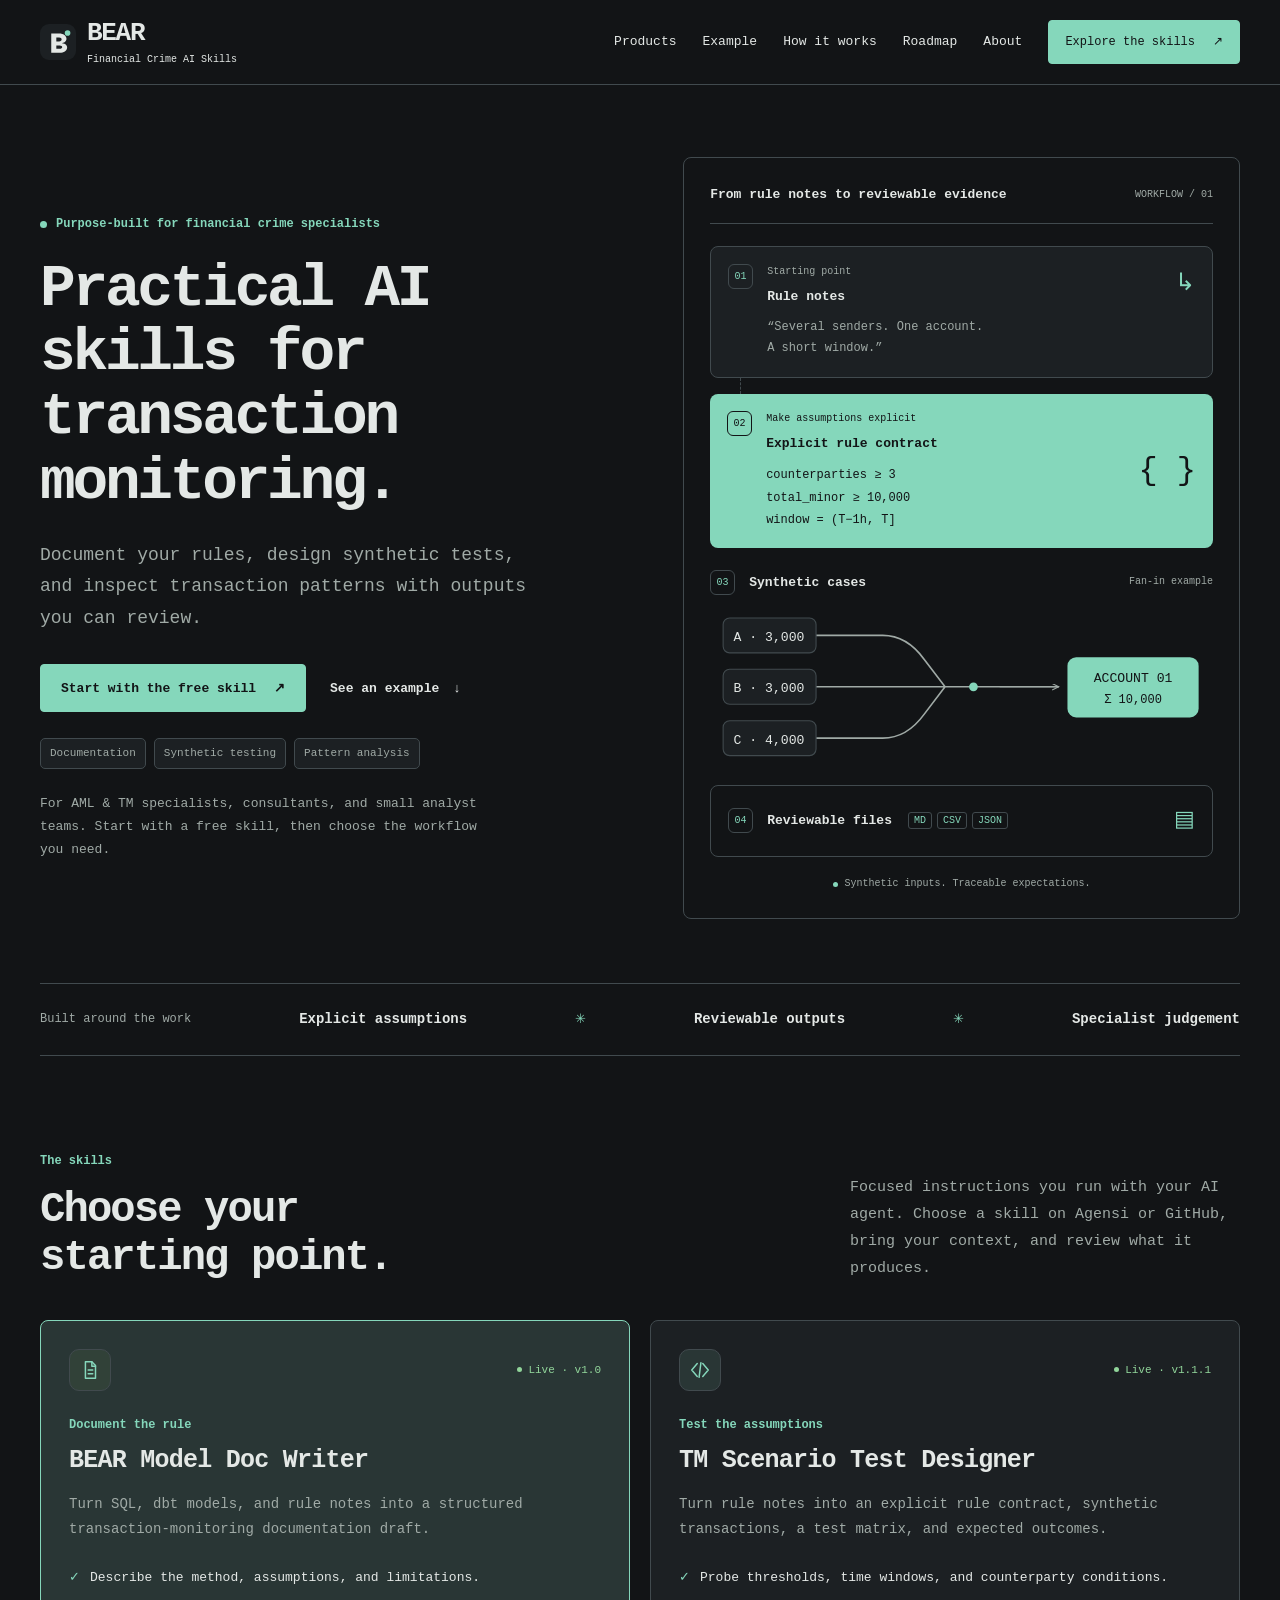
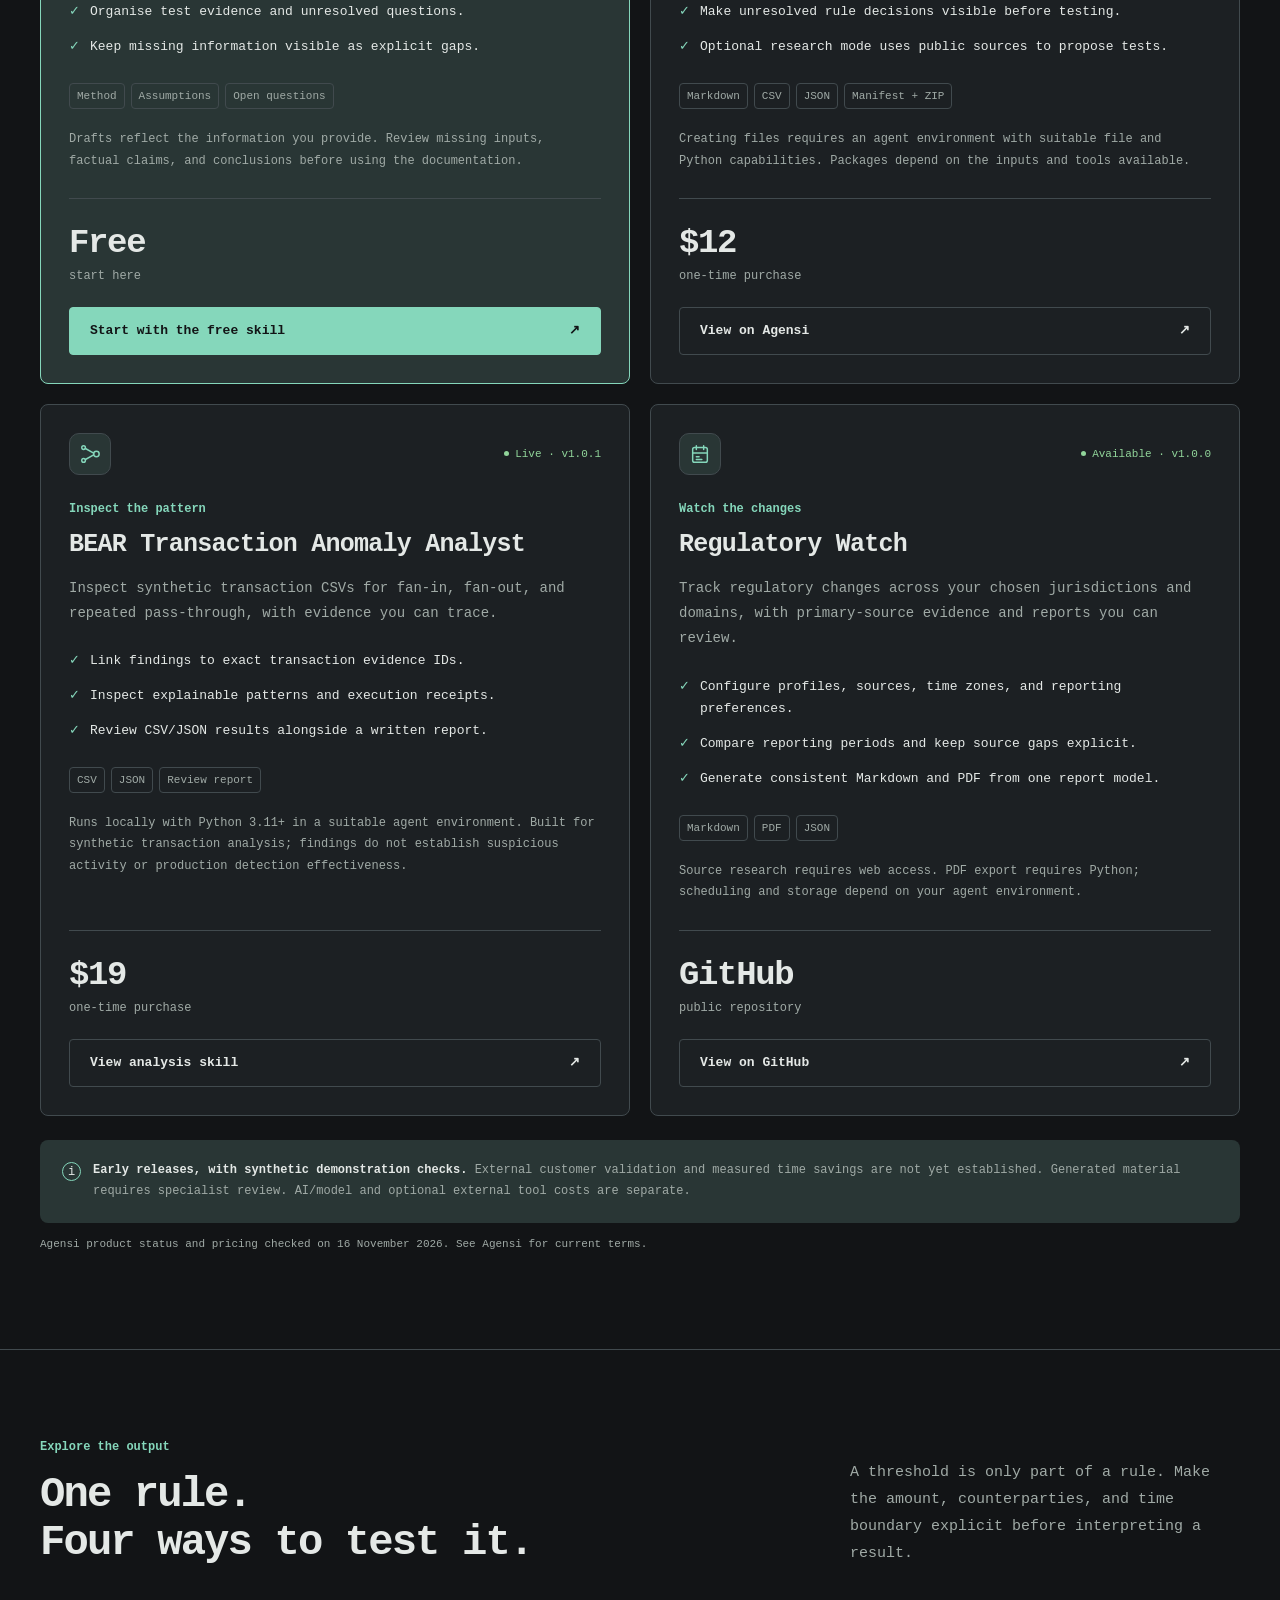
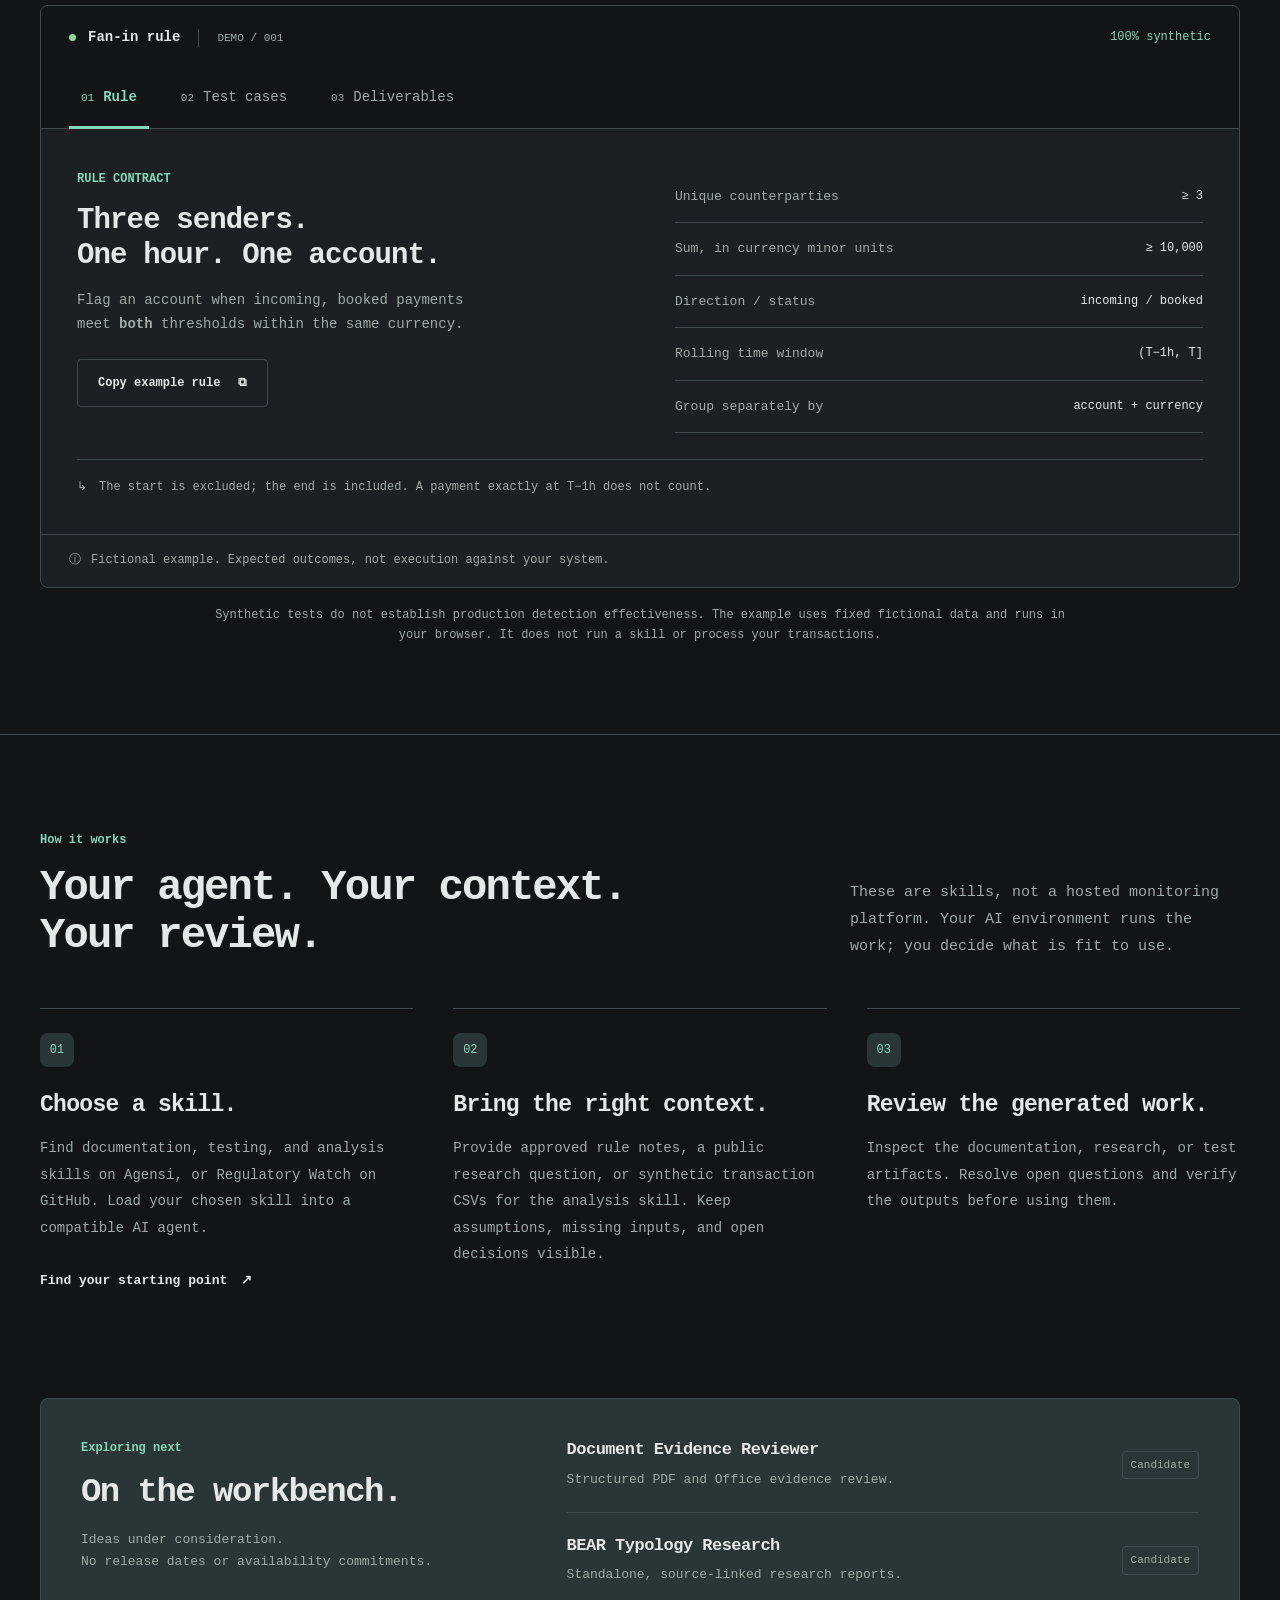
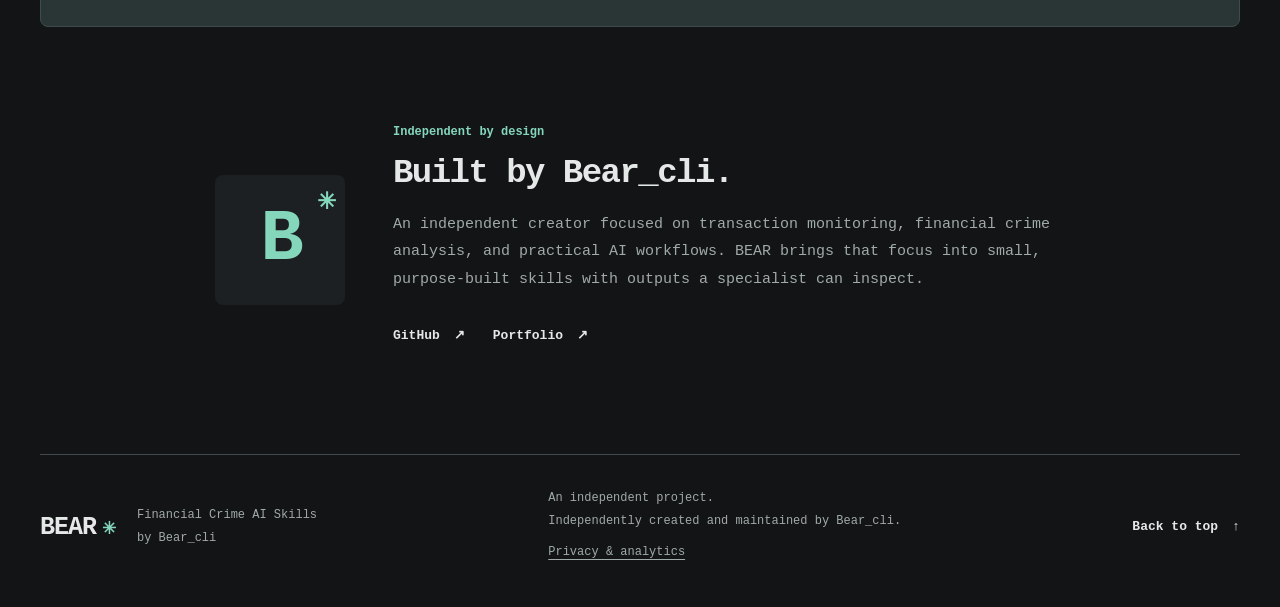
==== commit dbdf4fbf: "Feature Regulatory Watch on the BEAR homepage" ====
--- a/index.html
+++ b/index.html
@@ -18,7 +18,7 @@
   <meta name="referrer" content="strict-origin-when-cross-origin">
   <link rel="canonical" href="https://overjoyde.github.io/">
   <link rel="icon" href="./favicon.svg" type="image/svg+xml">
-  <link rel="stylesheet" href="./styles.ca057f4ad5b0.css">
+  <link rel="stylesheet" href="./styles.7106ad6f2fd3.css">
   <script type="module" src="./app.js"></script>
 </head>
 <body>
@@ -41,7 +41,7 @@
         <p class="hero-description">Document your rules, design synthetic tests, and inspect transaction patterns with outputs you can review.</p>
         <div class="hero-actions"><a class="button primary" data-goatcounter-click="agensi-bear-model-doc-writer" href="https://agensi.io/skills/bear-model-doc-writer?utm_source=bear_website&amp;utm_medium=referral&amp;utm_campaign=bear_launch&amp;utm_content=hero" target="_blank" rel="noopener noreferrer">Start with the free skill <span aria-hidden="true">↗</span><span class="sr-only"> (opens in a new tab)</span></a><a class="text-link" href="#example">See an example <span aria-hidden="true">↓</span></a></div>
         <div class="hero-domains" aria-label="Skill workflows"><span>Documentation</span><span>Synthetic testing</span><span>Pattern analysis</span></div>
-        <p class="hero-byline">For AML &amp; TM specialists, consultants, and small analyst teams. Three skills. Start free, then choose the workflow you need.</p>
+        <p class="hero-byline">For AML &amp; TM specialists, consultants, and small analyst teams. Start with a free skill, then choose the workflow you need.</p>
       </div>
       <div class="hero-visual" role="img" aria-label="Workflow from rule notes to an explicit rule contract, synthetic cases, and reviewable files. Three counterparties send payments of 3,000, 3,000 and 4,000 to one account.">
         <div class="visual-topline"><span class="mono">From rule notes to reviewable evidence</span><span class="visual-index">WORKFLOW / 01</span></div>
@@ -65,7 +65,7 @@
     </section>
     <div class="principles container"><span>Built around the work</span><p>Explicit assumptions</p><span aria-hidden="true">✳</span><p>Reviewable outputs</p><span aria-hidden="true">✳</span><p>Specialist judgement</p></div>
     <section class="section container" id="products" aria-labelledby="products-title">
-      <div class="section-heading"><div><p class="eyebrow">The skills</p><h2 id="products-title">Choose your<br>starting point.</h2></div><p>Focused instructions you run with your AI agent. Choose a skill on Agensi, bring your context, and review what it produces.</p></div>
+      <div class="section-heading"><div><p class="eyebrow">The skills</p><h2 id="products-title">Choose your<br>starting point.</h2></div><p>Focused instructions you run with your AI agent. Choose a skill on Agensi or GitHub, bring your context, and review what it produces.</p></div>
       <div class="products-grid" id="product-cards">
   <article class="product-card featured" id="bear-model-doc-writer">
     <div class="product-top"><span class="product-icon" aria-hidden="true"><svg viewBox="0 0 24 24" fill="none" stroke="currentColor" stroke-width="1.6" stroke-linecap="round" stroke-linejoin="round"><path d="M7 3h7l4 4v14H7z"/><path d="M14 3v5h4M10 12h5M10 16h5"/></svg></span><span class="product-label">Live · v1.0</span></div>
@@ -90,10 +90,18 @@
     <div class="product-formats"><span>CSV</span><span>JSON</span><span>Review report</span></div>
     <p class="product-limit">Runs locally with Python 3.11+ in a suitable agent environment. Built for synthetic transaction analysis; findings do not establish suspicious activity or production detection effectiveness.</p>
     <div class="product-bottom"><div><span class="price">$19</span><span class="price-label">one-time purchase</span></div><a class="button" data-goatcounter-click="agensi-bear-transaction-anomaly-analyst" href="https://agensi.io/skills/bear-transaction-anomaly-analyst?utm_source=bear_website&amp;utm_medium=referral&amp;utm_campaign=bear_launch&amp;utm_content=product_bear-transaction-anomaly-analyst" target="_blank" rel="noopener noreferrer">View analysis skill <span aria-hidden="true">↗</span><span class="sr-only"> (opens in a new tab)</span></a></div>
+  </article>
+  <article class="product-card" id="regulatory-watch">
+    <div class="product-top"><span class="product-icon" aria-hidden="true"><svg viewBox="0 0 24 24" fill="none" stroke="currentColor" stroke-width="1.6" stroke-linecap="round" stroke-linejoin="round"><rect x="4" y="5" width="16" height="16" rx="2"/><path d="M8 3v4m8-4v4M4 11h16m-12 4h3m-3 3h6"/></svg></span><span class="product-label">Available · v1.0.0</span></div>
+    <p class="product-purpose">Watch the changes</p><h3>Regulatory Watch</h3><p class="product-intro">Track regulatory changes across your chosen jurisdictions and domains, with primary-source evidence and reports you can review.</p>
+    <ul><li>Configure profiles, sources, time zones, and reporting preferences.</li><li>Compare reporting periods and keep source gaps explicit.</li><li>Generate consistent Markdown and PDF from one report model.</li></ul>
+    <div class="product-formats"><span>Markdown</span><span>PDF</span><span>JSON</span></div>
+    <p class="product-limit">Source research requires web access. PDF export requires Python; scheduling and storage depend on your agent environment.</p>
+    <div class="product-bottom"><div><span class="price">GitHub</span><span class="price-label">public repository</span></div><a class="button" data-goatcounter-click="github-regulatory-watch" href="https://github.com/overjoyde/regulatory-watch" target="_blank" rel="noopener noreferrer">View on GitHub <span aria-hidden="true">↗</span><span class="sr-only"> (opens in a new tab)</span></a></div>
   </article></div>
-      <noscript><p>Explore <a href="https://agensi.io/skills/tm-scenario-test-designer">TM Scenario Test Designer</a> , <a href="https://agensi.io/skills/bear-model-doc-writer">BEAR Model Doc Writer</a> and <a href="https://agensi.io/skills/bear-transaction-anomaly-analyst">BEAR Transaction Anomaly Analyst</a> on Agensi. Enable JavaScript for the interactive demonstration.</p></noscript>
+      <noscript><p>Explore <a href="https://agensi.io/skills/tm-scenario-test-designer">TM Scenario Test Designer</a>, <a href="https://agensi.io/skills/bear-model-doc-writer">BEAR Model Doc Writer</a> and <a href="https://agensi.io/skills/bear-transaction-anomaly-analyst">BEAR Transaction Anomaly Analyst</a> on Agensi, or <a href="https://github.com/overjoyde/regulatory-watch">Regulatory Watch on GitHub</a>. Enable JavaScript for the interactive demonstration.</p></noscript>
       <div class="evidence-note"><span class="evidence-icon" aria-hidden="true">i</span><p><strong>Early releases, with synthetic demonstration checks.</strong> External customer validation and measured time savings are not yet established. Generated material requires specialist review. AI/model and optional external tool costs are separate.</p></div>
-      <p class="verified-date">Product status and pricing checked on <time datetime="2026-11-16">16 November 2026</time>. See Agensi for current terms.</p>
+      <p class="verified-date">Agensi product status and pricing checked on <time datetime="2026-11-16">16 November 2026</time>. See Agensi for current terms.</p>
     </section>
     <section class="example-section" id="example" aria-labelledby="example-title">
       <div class="container">
@@ -114,7 +122,7 @@
     </section>
     <section class="section container" id="how-it-works" aria-labelledby="how-title">
       <div class="section-heading"><div><p class="eyebrow">How it works</p><h2 id="how-title">Your agent. Your context.<br>Your review.</h2></div><p>These are skills, not a hosted monitoring platform. Your AI environment runs the work; you decide what is fit to use.</p></div>
-      <div class="steps"><article><span class="step-number">01</span><h3>Choose a skill on Agensi.</h3><p>Start with free documentation, a synthetic test pack, or transaction analysis. Load the skill into a compatible AI agent.</p><a class="text-link" href="#products">Find your starting point <span aria-hidden="true">↗</span></a></article><article><span class="step-number">02</span><h3>Bring the right context.</h3><p>Provide approved rule notes, a public research question, or synthetic transaction CSVs for the analysis skill. Keep assumptions, missing inputs, and open decisions visible.</p></article><article><span class="step-number">03</span><h3>Review the generated work.</h3><p>Inspect the documentation or test artifacts. Resolve open questions and verify the outputs before using them.</p></article></div>
+      <div class="steps"><article><span class="step-number">01</span><h3>Choose a skill.</h3><p>Find documentation, testing, and analysis skills on Agensi, or Regulatory Watch on GitHub. Load your chosen skill into a compatible AI agent.</p><a class="text-link" href="#products">Find your starting point <span aria-hidden="true">↗</span></a></article><article><span class="step-number">02</span><h3>Bring the right context.</h3><p>Provide approved rule notes, a public research question, or synthetic transaction CSVs for the analysis skill. Keep assumptions, missing inputs, and open decisions visible.</p></article><article><span class="step-number">03</span><h3>Review the generated work.</h3><p>Inspect the documentation, research, or test artifacts. Resolve open questions and verify the outputs before using them.</p></article></div>
     </section>
     <section class="roadmap-section container" id="roadmap" aria-labelledby="roadmap-title"><div class="roadmap-heading"><p class="eyebrow">Exploring next</p><h2 id="roadmap-title">On the workbench.</h2><p>Ideas under consideration.<br>No release dates or availability commitments.</p></div><div class="roadmap-list"><article><div><h3>Document Evidence Reviewer</h3><p>Structured PDF and Office evidence review.</p></div><span class="candidate-label">Candidate</span></article><article><div><h3>BEAR Typology Research</h3><p>Standalone, source-linked research reports.</p></div><span class="candidate-label">Candidate</span></article></div></section>
     <section class="about-section container" id="about" aria-labelledby="about-title"><div class="about-mark" aria-hidden="true">B<span>✳</span></div><div><p class="eyebrow">Independent by design</p><h2 id="about-title">Built by Bear_cli.</h2><p>An independent creator focused on transaction monitoring, financial crime analysis, and practical AI workflows. BEAR brings that focus into small, purpose-built skills with outputs a specialist can inspect.</p><div class="about-links"><a class="text-link" href="https://github.com/overjoyde" target="_blank" rel="noopener noreferrer">GitHub <span aria-hidden="true">↗</span><span class="sr-only"> (opens in a new tab)</span></a><a class="text-link" href="https://overjoyde.github.io/portfolio/" target="_blank" rel="noopener noreferrer">Portfolio <span aria-hidden="true">↗</span><span class="sr-only"> (opens in a new tab)</span></a></div></div></section>
--- a/styles.7106ad6f2fd3.css
+++ b/styles.7106ad6f2fd3.css
@@ -0,0 +1,419 @@
+@layer reset, base, components, responsive;
+
+@layer reset {
+  *, *::before, *::after { box-sizing: border-box; }
+  body, h1, h2, h3, h4, p, ul, dl, dd { margin: 0; }
+  button, a { -webkit-tap-highlight-color: transparent; }
+  button { font: inherit; cursor: pointer; }
+  img, svg { display: block; max-width: 100%; }
+  [hidden] { display: none !important; }
+}
+
+@layer base {
+  :root {
+    color-scheme: dark;
+    --paper: #121416;
+    --surface: #1C2023;
+    --ink: #E4E8E6;
+    --muted: #A0AAA6;
+    --teal: #85D7BB;
+    --line: #414A4E;
+    --light: #293635;
+    --mint: #85D7BB;
+    --dark: #121416;
+    --dark-muted: #A0AAA6;
+    --secondary: #B7A7DE;
+    --success: #91D59A;
+    --warning: #E4B769;
+    --error: #EE8F94;
+    --context-track: #314138;
+    --mono: 'SFMono-Regular', Consolas, 'Liberation Mono', monospace;
+    --sans: var(--mono);
+    --serif: var(--mono);
+    --radius: 8px;
+  }
+  html { scroll-behavior: smooth; scroll-padding-top: 100px; }
+  body { background: var(--paper); color: var(--ink); font: 16px/1.65 var(--sans); -webkit-font-smoothing: antialiased; }
+  a { color: inherit; text-decoration: none; }
+  button { color: inherit; }
+  h1, h2, h3 { font-weight: 650; text-wrap: balance; }
+  h1 { font-size: clamp(44px, 4.65vw, 68px); line-height: 1.08; letter-spacing: -.055em; }
+  h2 { font-size: clamp(32px, 3.3vw, 46px); line-height: 1.14; letter-spacing: -.045em; }
+  h3 { font-size: 24px; line-height: 1.25; letter-spacing: -.03em; }
+  em { font-style: normal; color: var(--teal); }
+  p { color: var(--muted); }
+  code, pre, .mono { font-family: var(--mono); }
+  button { border: 0; }
+  :focus-visible { outline: 3px solid var(--teal); outline-offset: 4px; }
+  ::selection { background: var(--mint); color: var(--ink); }
+  section[id] { scroll-margin-top: 24px; }
+}
+
+@layer components {
+  .container { width: min(1200px, calc(100% - 80px)); margin-inline: auto; }
+  .section { padding-block: 96px; }
+  .eyebrow, .micro-label { font-size: 12px; font-weight: 600; line-height: 1.6; color: var(--teal); }
+  .eyebrow { display: flex; align-items: center; gap: 9px; }
+  .status-dot { display: inline-block; width: 7px; height: 7px; border-radius: 50%; background: var(--teal); flex-shrink: 0; }
+  .sr-only { position: absolute; width: 1px; height: 1px; padding: 0; margin: -1px; overflow: hidden; clip: rect(0,0,0,0); white-space: nowrap; border: 0; }
+  .skip-link { position: fixed; top: -100px; left: 16px; padding: 12px 20px; background: var(--teal); color: var(--paper); z-index: 100; }
+  .skip-link:focus { top: 12px; }
+  .site-header { position: sticky; top: 0; z-index: 20; background: var(--paper); border-bottom: 1px solid var(--line); }
+  .nav-row { min-height: 84px; display: flex; align-items: center; justify-content: space-between; gap: 24px; }
+  .brand { display: flex; align-items: center; gap: 11px; font-size: 26px; font-weight: 750; line-height: 1.15; letter-spacing: -.05em; }
+  .brand-sub { display: block; font-size: 10px; font-weight: 500; letter-spacing: 0; margin-top: 5px; }
+  .site-header nav { display: flex; align-items: center; gap: 26px; }
+  .site-header nav > a { font-size: 13px; font-weight: 500; padding-block: 12px; }
+  .site-header nav > a:hover { color: var(--teal); }
+  .menu-toggle { display: none; }
+  .button { display: inline-flex; justify-content: center; align-items: center; min-height: 48px; gap: 18px; padding: 12px 20px; border: 1px solid var(--line); border-radius: 4px; font-size: 13px; font-weight: 650; line-height: 1.5; transition: background .15s, border-color .15s; }
+  .primary, .nav-cta { background: var(--teal); color: var(--paper); border-color: var(--teal); }
+  .primary:hover, .nav-cta:hover { background: color-mix(in srgb, var(--teal) 85%, var(--ink)); color: var(--paper) !important; }
+  .site-header nav > .nav-cta { padding: 10px 16px; min-height: 44px; font-size: 12px; }
+  .outline { background: var(--surface); }
+  .outline:hover { background: var(--light); }
+  .text-link { display: inline-flex; align-items: center; min-height: 44px; gap: 14px; font-size: 13px; font-weight: 600; text-underline-offset: 5px; }
+  .text-link:hover { text-decoration: underline; }
+
+  .hero { display: grid; grid-template-columns: 1.04fr 1fr; align-items: center; gap: 64px; padding-block: 72px 64px; }
+  .hero > * { min-width: 0; }
+  .hero-copy .eyebrow { margin-bottom: 23px; }
+  .hero h1 { max-width: 620px; }
+  .hero-description { font-size: 18px; line-height: 1.75; max-width: 490px; margin-top: 26px; }
+  .hero-actions { display: flex; flex-wrap: wrap; align-items: center; gap: 14px 24px; margin-top: 30px; }
+  .hero-byline { max-width: 450px; margin-top: 23px; font-size: 13px; line-height: 1.8; }
+  .hero-domains { display: flex; flex-wrap: wrap; gap: 8px; margin-top: 26px; }
+  .hero-domains span { border: 1px solid var(--line); border-radius: 5px; padding: 5px 9px; font-size: 11px; color: var(--muted); background: var(--surface); }
+  .hero-visual { background: var(--dark); color: var(--ink); padding: 26px; border-radius: var(--radius); border: 1px solid var(--line); box-shadow: none; }
+  .visual-topline { display: flex; align-items: center; justify-content: space-between; gap: 8px; border-bottom: 1px solid var(--line); padding-bottom: 18px; margin-bottom: 22px; }
+  .visual-topline .mono { font-family: var(--sans); font-size: 13px; font-weight: 600; }
+  .visual-index { color: var(--dark-muted); font: 10px var(--mono); }
+  .note-slip, .contract-slip, .files-slip { display: flex; align-items: flex-start; gap: 14px; border-radius: 8px; padding: 17px; }
+  .note-slip { background: var(--surface); border: 1px solid var(--line); }
+  .stage-no { display: inline-grid; place-items: center; width: 25px; height: 25px; flex-shrink: 0; border: 1px solid var(--line); border-radius: 6px; font: 10px var(--mono); color: var(--mint); }
+  .hero-visual .micro-label { display: block; color: var(--dark-muted); font-size: 10px; font-weight: 400; margin-bottom: 3px; }
+  .hero-visual strong { font-size: 13px; font-weight: 600; }
+  .note-slip p { font-size: 12px; line-height: 1.8; color: var(--dark-muted); margin-top: 7px; }
+  .note-mark { margin-left: auto; color: var(--mint); font-size: 24px; }
+  .vertical-connector { height: 16px; border-left: 1px dashed var(--line); margin-left: 30px; }
+  .contract-slip { background: var(--mint); color: var(--paper); }
+  .contract-slip .stage-no { color: var(--paper); border-color: var(--paper); }
+  .contract-slip .micro-label { color: var(--paper); }
+  .contract-slip code { display: block; font-size: 12px; line-height: 1.85; margin-top: 8px; }
+  .contract-mark { margin-left: auto; font: 32px var(--mono); color: var(--paper); align-self: center; }
+  .flow-stage { margin-top: 22px; }
+  .flow-label { display: flex; align-items: center; gap: 14px; }
+  .flow-label > .micro-label { margin-left: auto; margin-bottom: 0; }
+  .flow-svg { width: 100%; margin-block: 12px 18px; }
+  .files-slip { align-items: center; border: 1px solid var(--line); }
+  .files-slip > div { display: flex; align-items: center; flex-wrap: wrap; gap: 8px 16px; flex: 1; }
+  .file-types { display: flex; gap: 5px; }
+  .file-types span { padding: 2px 5px; border: 1px solid var(--line); border-radius: 3px; font: 10px var(--mono); color: var(--mint); }
+  .file-stack { font-size: 22px; color: var(--mint); }
+  .visual-bottomline { display: flex; align-items: center; justify-content: center; gap: 7px; color: var(--dark-muted); font-size: 10px; margin-top: 19px; }
+  .tiny-dot { width: 5px; height: 5px; background: var(--mint); border-radius: 50%; }
+  .principles { display: flex; flex-wrap: wrap; align-items: center; justify-content: space-between; gap: 16px; padding-block: 24px; border-block: 1px solid var(--line); }
+  .principles > span:first-child { font-size: 12px; color: var(--muted); }
+  .principles p { color: var(--ink); font-size: 14px; font-weight: 550; }
+  .principles > span:not(:first-child) { color: var(--teal); font-size: 13px; }
+
+  .section-heading { display: flex; justify-content: space-between; align-items: flex-end; gap: 48px; margin-bottom: 38px; }
+  .section-heading .eyebrow { margin-bottom: 14px; }
+  .section-heading > p { max-width: 390px; font-size: 15px; line-height: 1.8; }
+  .products-grid { display: grid; grid-template-columns: repeat(2, minmax(0, 1fr)); gap: 20px; }
+  .product-card { display: flex; flex-direction: column; min-width: 0; padding: 28px; background: var(--surface); border: 1px solid var(--line); border-radius: var(--radius); }
+  .product-card.featured { border-color: var(--teal); background: var(--light); }
+  .product-top { display: flex; align-items: center; justify-content: space-between; gap: 8px; margin-bottom: 25px; }
+  .product-icon { display: grid; place-items: center; width: 42px; height: 42px; border-radius: 10px; background: var(--light); color: var(--teal); border: 1px solid var(--line); }
+  .product-icon svg { width: 22px; height: 22px; }
+  .featured .product-icon { background: var(--context-track); border-color: var(--line); }
+  .product-label { display: flex; align-items: center; gap: 6px; font-size: 11px; color: var(--teal); }
+  .product-label::before { content: ''; width: 5px; height: 5px; border-radius: 50%; background: var(--teal); }
+  .product-purpose { color: var(--teal); font-size: 12px; font-weight: 600; margin-bottom: 10px; }
+  .product-card h3 { font-size: 25px; line-height: 1.22; }
+  .product-intro { font-size: 14px; line-height: 1.8; margin-top: 16px; }
+  .product-card ul { list-style: none; padding: 0; margin-block: 24px; }
+  .product-card li { position: relative; padding-left: 21px; margin-bottom: 12px; font-size: 13px; line-height: 1.75; }
+  .product-card li:last-child { margin-bottom: 0; }
+  .product-card li::before { content: '✓'; position: absolute; left: 0; color: var(--teal); }
+  .product-formats { display: flex; flex-wrap: wrap; gap: 6px; margin-bottom: 20px; }
+  .product-formats span { padding: 3px 7px; border: 1px solid var(--line); border-radius: 4px; font-size: 11px; color: var(--muted); }
+  .product-limit { font-size: 12px; line-height: 1.8; margin-bottom: 26px; }
+  .product-bottom { display: flex; flex-direction: column; gap: 20px; margin-top: auto; border-top: 1px solid var(--line); padding-top: 24px; }
+  .price { font-size: 34px; font-weight: 650; line-height: 1.2; letter-spacing: -.04em; }
+  .price-label { display: block; font-size: 12px; color: var(--muted); margin-top: 3px; }
+  .product-bottom .button { width: 100%; justify-content: space-between; background: var(--surface); }
+  .product-bottom .button:hover { background: var(--light); }
+  .featured .product-bottom .button { background: var(--teal); color: var(--paper); border-color: var(--teal); }
+  .featured .product-bottom .button:hover { background: color-mix(in srgb, var(--teal) 85%, var(--ink)); }
+  .evidence-note { display: flex; align-items: flex-start; gap: 12px; padding: 20px 22px; margin-top: 24px; background: var(--light); border-radius: 8px; }
+  .evidence-icon { display: grid; place-items: center; width: 19px; height: 19px; flex-shrink: 0; border: 1px solid var(--teal); border-radius: 50%; font-size: 12px; margin-top: 2px; }
+  .evidence-note p { font-size: 12px; line-height: 1.8; }
+  .evidence-note strong { color: var(--ink); font-weight: 650; }
+  .verified-date { margin-top: 12px; font-size: 11px; }
+
+  .example-section { padding-block: 88px; background: var(--dark); border-block: 1px solid var(--line); }
+  .example-workbench { background: var(--surface); border: 1px solid var(--line); border-radius: var(--radius); overflow: hidden; box-shadow: none; }
+  .workbench-header { display: flex; justify-content: space-between; align-items: center; gap: 20px; padding: 20px 28px; background: var(--paper); color: var(--ink); }
+  .workbench-header > div { display: flex; align-items: center; gap: 12px; }
+  .workbench-header .status-dot { background: var(--mint); }
+  .workbench-header strong { font-size: 14px; font-weight: 600; }
+  .workbench-id { color: var(--dark-muted); font-size: 11px; border-left: 1px solid var(--line); padding-left: 18px; margin-left: 6px; }
+  .synthetic-label { color: var(--mint); font-size: 12px; }
+  .tablist { display: flex; gap: 20px; padding-inline: 28px; border-bottom: 1px solid var(--line); background: var(--paper); }
+  .tablist button { display: flex; align-items: center; gap: 9px; min-height: 60px; padding: 14px 12px; margin-bottom: -1px; background: transparent; border-bottom: 3px solid transparent; color: var(--muted); font-size: 14px; }
+  .tablist button span { font: 11px var(--mono); }
+  .tablist button[aria-selected=true] { border-color: var(--teal); color: var(--teal); font-weight: 650; }
+  .tablist button:hover { background: var(--dark); }
+  .tab-panel { padding: 36px; min-height: 405px; }
+  .rule-details { display: grid; grid-template-columns: 1fr 1fr; gap: 70px; }
+  .rule-details h3 { margin-top: 12px; font-size: 29px; line-height: 1.2; }
+  .rule-details p { max-width: 390px; margin-block: 16px 23px; font-size: 14px; }
+  .rule-details .button { font-size: 12px; }
+  .copy-status { display: block; min-height: 24px; font-size: 12px; color: var(--teal); margin-top: 8px; }
+  .rule-spec { display: flex; flex-direction: column; justify-content: center; }
+  .rule-spec > div { display: flex; align-items: center; justify-content: space-between; gap: 20px; padding-block: 15px; border-bottom: 1px solid var(--line); }
+  .rule-spec dt { color: var(--muted); font-size: 13px; }
+  .rule-spec dd { font: 12px/1.6 var(--mono); text-align: right; }
+  .boundary-note { display: flex; gap: 12px; padding-top: 18px; margin-top: 20px; border-top: 1px solid var(--line); font-size: 12px; color: var(--muted); }
+  .example-disclaimer { display: flex; align-items: flex-start; gap: 10px; padding: 16px 28px; border-top: 1px solid var(--line); font-size: 12px; color: var(--muted); }
+  .example-footnote { font-size: 12px; max-width: 850px; margin: 18px auto 0; text-align: center; }
+  .panel-intro { display: flex; align-items: center; justify-content: space-between; gap: 40px; margin-bottom: 26px; }
+  .panel-intro h3 { font-size: 26px; margin-top: 8px; }
+  .panel-intro p { font-size: 13px; max-width: 350px; }
+  .case-picker { display: grid; grid-template-columns: repeat(4, minmax(0, 1fr)); gap: 10px; }
+  .case-button { padding: 16px; text-align: left; background: var(--light); border: 1px solid var(--line); border-radius: 7px; }
+  .case-button span { display: block; margin-bottom: 5px; font: 11px var(--mono); }
+  .case-button strong { font-size: 13px; font-weight: 550; }
+  .case-button[aria-pressed=true] { color: var(--paper); background: var(--teal); border-color: var(--teal); }
+  .case-button:hover { border-color: var(--teal); }
+  .case-detail { margin-top: 22px; padding: 22px; background: var(--paper); border: 1px solid var(--line); border-radius: 9px; overflow-x: auto; }
+  .case-detail-header { display: flex; justify-content: space-between; align-items: center; gap: 16px; margin-bottom: 18px; }
+  .case-detail-header h4 { font-size: 14px; font-weight: 600; }
+  .outcome { flex-shrink: 0; border: 1px solid var(--success); border-radius: 5px; padding: 5px 9px; background: var(--surface); color: var(--success); font-size: 11px; }
+  .outcome.no-hit { color: var(--warning); background: var(--surface); border-color: var(--warning); }
+  .transaction-table { width: 100%; border-collapse: collapse; font: 12px/1.6 var(--mono); }
+  .transaction-table th { text-align: left; font: 12px var(--sans); color: var(--muted); }
+  .transaction-table td, .transaction-table th { padding: 11px 8px; border-bottom: 1px solid var(--line); white-space: nowrap; }
+  .transaction-table th:last-child, .transaction-table td:last-child { text-align: right; }
+  .case-detail .excluded { color: var(--error); }
+  .case-detail p { font-size: 13px; margin-top: 18px; }
+  .file-browser { display: grid; grid-template-columns: 245px minmax(0,1fr); border: 1px solid var(--line); border-radius: 8px; overflow: hidden; }
+  .file-list { display: flex; flex-direction: column; gap: 5px; padding: 12px; background: var(--light); border-right: 1px solid var(--line); }
+  .file-button { min-height: 44px; padding: 10px; border-radius: 5px; font: 11px var(--mono); background: transparent; text-align: left; overflow-wrap: anywhere; }
+  .file-button::before { content: '▤'; margin-right: 9px; color: var(--teal); }
+  .file-button[aria-pressed=true] { background: var(--teal); color: var(--paper); }
+  .file-button[aria-pressed=true]::before { color: var(--paper); }
+  .file-button:hover { outline: 1px solid var(--teal); outline-offset: -1px; }
+  .file-preview { min-width: 0; background: var(--surface); }
+  .file-preview > div { display: flex; flex-wrap: wrap; justify-content: space-between; align-items: center; gap: 8px 15px; padding: 10px 18px; border-bottom: 1px solid var(--line); }
+  .file-preview > div > span:first-child { font-size: 11px; overflow-wrap: anywhere; }
+  .download-example { display: inline-flex; align-items: center; min-height: 38px; font-size: 12px; text-decoration: underline; text-underline-offset: 4px; }
+  .file-preview pre { margin: 0; padding: 20px; min-height: 290px; max-height: 330px; overflow: auto; font-size: 12px; line-height: 1.85; tab-size: 2; }
+
+  .steps { display: grid; grid-template-columns: repeat(3,minmax(0,1fr)); gap: 40px; margin-top: 48px; }
+  .steps article { border-top: 1px solid var(--line); padding-top: 24px; }
+  .step-number { display: grid; place-items: center; width: 34px; height: 34px; background: var(--light); border-radius: 8px; color: var(--teal); font: 12px var(--mono); }
+  .steps h3 { font-size: 23px; margin-block: 24px 15px; }
+  .steps p { font-size: 14px; line-height: 1.9; }
+  .steps .text-link { margin-top: 17px; }
+  .roadmap-section { display: grid; grid-template-columns: 1fr 1.5fr; gap: 64px; padding: 40px; background: var(--light); border: 1px solid var(--line); border-radius: var(--radius); }
+  .roadmap-heading .eyebrow { margin-bottom: 14px; }
+  .roadmap-heading h2 { font-size: 34px; }
+  .roadmap-heading p:last-child { font-size: 13px; margin-top: 18px; }
+  .roadmap-list article { display: flex; align-items: center; justify-content: space-between; gap: 24px; padding-block: 22px; border-bottom: 1px solid var(--line); }
+  .roadmap-list article:first-child { padding-top: 0; }
+  .roadmap-list article:last-child { padding-bottom: 0; border: 0; }
+  .roadmap-list h3 { font-size: 17px; }
+  .roadmap-list p { font-size: 13px; margin-top: 8px; }
+  .candidate-label { flex-shrink: 0; padding: 4px 8px; border: 1px solid var(--line); border-radius: 4px; color: var(--muted); font-size: 11px; }
+  .about-section { display: grid; grid-template-columns: 130px 1fr; align-items: center; max-width: 850px; gap: 48px; padding-block: 96px; }
+  .about-mark { display: grid; place-items: center; height: 130px; position: relative; background: var(--surface); color: var(--mint); border-radius: 8px; font-size: 72px; font-weight: 700; letter-spacing: -.06em; }
+  .about-mark span { position: absolute; top: 10px; right: 13px; font-size: 23px; }
+  .about-section .eyebrow { margin-bottom: 12px; }
+  .about-section h2 { font-size: 34px; }
+  .about-section p:not(.eyebrow) { margin-top: 18px; font-size: 15px; line-height: 1.85; }
+  .about-links { display: flex; gap: 28px; margin-top: 20px; }
+  footer { display: flex; align-items: center; justify-content: space-between; gap: 28px; border-top: 1px solid var(--line); padding-block: 32px 40px; }
+  footer > div { display: flex; align-items: center; gap: 22px; }
+  .footer-brand { font-size: 25px; font-weight: 750; letter-spacing: -.04em; }
+  .footer-brand span { margin-left: 6px; color: var(--teal); font-size: 17px; }
+  footer p { font-size: 12px; line-height: 1.9; }
+  .privacy-link { display: inline-block; text-decoration: underline; text-underline-offset: 4px; margin-top: 4px; padding-block: 4px; }
+  .privacy-page { max-width: 780px; padding-block: 50px 90px; }
+  .privacy-page > .eyebrow { margin-top: 36px; }
+  .privacy-page h1 { font-size: clamp(36px,6vw,60px); margin-bottom: 24px; }
+  .privacy-page h2 { font-size: 30px; margin: 36px 0 16px; }
+  .privacy-page p { margin-bottom: 16px; }
+  .privacy-page p a { text-decoration: underline; text-underline-offset: 4px; }
+}
+
+@layer responsive {
+  @media (max-width: 1100px) {
+    .container { width: calc(100% - 56px); }
+    .site-header nav { gap: 18px; }
+    .site-header nav > .nav-cta { display: none; }
+    .hero { gap: 32px; padding-block: 56px; }
+    .hero h1 { font-size: 52px; }
+    .hero-visual { padding: 20px; }
+    .hero-description { font-size: 16px; }
+    .product-card { padding: 23px; }
+    .product-card h3 { font-size: 22px; }
+    .product-label { font-size: 10px; }
+    .rule-details { gap: 36px; }
+    .section-heading { gap: 36px; }
+  }
+  @media (min-width: 761px) and (max-width: 900px) {
+    .hero { grid-template-columns: 1fr; }
+    .hero-copy { max-width: 650px; }
+    .hero-visual { max-width: 600px; width: 100%; justify-self: center; }
+    .products-grid { grid-template-columns: 1fr 1fr; }
+    .product-card:first-child { grid-column: 1 / -1; }
+    .product-card:first-child .product-bottom { flex-direction: row; align-items: center; }
+    .product-card:first-child .button { width: auto; }
+    .principles > span:first-child { display: none; }
+  }
+  @media (max-width: 760px) {
+    html { scroll-padding-top: 88px; }
+    .container { width: calc(100% - 40px); }
+    .nav-row { min-height: 74px; }
+    .brand { font-size: 23px; }
+    .brand img { width: 33px; height: 33px; }
+    .brand-sub { font-size: 9px; }
+    .menu-toggle { display: flex; align-items: center; justify-content: center; min-width: 72px; min-height: 44px; gap: 12px; padding: 10px; border: 1px solid var(--line); border-radius: 6px; background: var(--surface); font-size: 12px; }
+    .menu-lines { width: 16px; height: 10px; border-block: 1px solid; position: relative; }
+    .menu-lines::after { content: ''; position: absolute; top: 4px; width: 16px; border-top: 1px solid; }
+    .site-header nav { display: none; position: absolute; top: 73px; left: 0; right: 0; flex-direction: column; align-items: stretch; gap: 2px; padding: 14px 20px 22px; background: var(--paper); border-bottom: 1px solid var(--line); box-shadow: none; }
+    .site-header nav.open { display: flex; }
+    .site-header nav > a { min-height: 44px; padding: 10px; font-size: 14px; }
+    .site-header nav > .nav-cta { display: flex; margin-top: 8px; }
+    .hero { grid-template-columns: 1fr; padding-block: 42px 38px; gap: 36px; }
+    .hero h1 { font-size: clamp(40px,9.6vw,62px); max-width: 600px; }
+    .hero-copy .eyebrow { margin-bottom: 20px; font-size: 11px; }
+    .hero-description { font-size: 16px; margin-top: 22px; }
+    .hero-actions { gap: 8px 20px; margin-top: 24px; }
+    .hero-actions .button { font-size: 12px; padding-inline: 15px; gap: 12px; }
+    .hero-actions .text-link { font-size: 12px; }
+    .hero-byline { font-size: 12px; margin-top: 16px; }
+    .hero-domains { margin-top: 21px; }
+    .hero-domains span { font-size: 10px; }
+    .hero-visual { justify-self: center; width: 100%; max-width: 550px; padding: 20px; }
+    .visual-index { font-size: 9px; }
+    .note-slip, .contract-slip, .files-slip { padding: 15px; gap: 11px; }
+    .flow-label > .micro-label { display: none; }
+    .contract-slip code { font-size: 11px; }
+    .principles { justify-content: center; gap: 8px 10px; padding-block: 20px; }
+    .principles > span:first-child { flex-basis: 100%; text-align: center; margin-bottom: 6px; font-size: 11px; }
+    .principles p { font-size: 11px; }
+    .principles > span:not(:first-child) { font-size: 10px; }
+    .section { padding-block: 64px; }
+    .section-heading { display: block; margin-bottom: 28px; }
+    .section-heading > p { max-width: 550px; font-size: 14px; margin-top: 20px; }
+    .section-heading .eyebrow { margin-bottom: 12px; }
+    h2 { font-size: 35px; }
+    .products-grid { grid-template-columns: 1fr; gap: 18px; }
+    .product-card { padding: 26px; }
+    .product-card h3 { font-size: 27px; }
+    .product-label { font-size: 11px; }
+    .product-bottom { flex-direction: row; align-items: center; gap: 20px; }
+    .product-bottom .button { width: auto; min-width: 0; font-size: 12px; gap: 10px; padding: 12px; }
+    .price { font-size: 30px; }
+    .price-label { font-size: 11px; }
+    .evidence-note { padding: 18px; }
+    .verified-date { font-size: 11px; }
+    .example-section { padding-block: 60px; }
+    .workbench-header { padding: 18px; gap: 10px; }
+    .workbench-id { display: none; }
+    .synthetic-label { font-size: 11px; }
+    .tablist { padding-inline: 12px; gap: 4px; justify-content: space-between; }
+    .tablist button { padding: 14px 8px; gap: 6px; font-size: 12px; min-height: 56px; }
+    .tablist button span { font-size: 10px; }
+    .tab-panel { padding: 24px 18px; min-height: 0; }
+    .rule-details { grid-template-columns: 1fr; gap: 8px; }
+    .rule-details h3 { font-size: 27px; }
+    .rule-details p { max-width: none; }
+    .rule-spec > div { padding-block: 13px; gap: 14px; }
+    .rule-spec dt { font-size: 12px; }
+    .rule-spec dd { font-size: 11px; }
+    .boundary-note, .example-disclaimer, .example-footnote { font-size: 11px; }
+    .example-disclaimer { padding: 16px 18px; }
+    .example-footnote { text-align: left; }
+    .panel-intro { display: block; margin-bottom: 22px; }
+    .panel-intro h3 { font-size: 24px; }
+    .panel-intro p { max-width: none; margin-top: 14px; }
+    .case-picker { grid-template-columns: 1fr 1fr; }
+    .case-button { padding: 13px; }
+    .case-button strong { font-size: 12px; }
+    .case-detail { padding: 14px; }
+    .case-detail-header { align-items: flex-start; flex-direction: column; gap: 10px; }
+    .case-detail-header h4 { font-size: 13px; }
+    .transaction-table { font-size: 10px; }
+    .transaction-table th { font-size: 10px; }
+    .transaction-table th, .transaction-table td { padding: 9px 3px; }
+    .case-detail p { font-size: 12px; }
+    .file-browser { grid-template-columns: 1fr; }
+    .file-list { display: grid; grid-template-columns: 1fr 1fr; border-right: 0; border-bottom: 1px solid var(--line); padding: 8px; gap: 4px; }
+    .file-button { padding: 9px 7px; font-size: 10px; }
+    .file-button::before { display: none; }
+    .file-preview > div { padding: 10px 12px; }
+    .file-preview pre { padding: 14px; font-size: 11px; min-height: 250px; }
+    .download-example { font-size: 11px; }
+    .steps { grid-template-columns: 1fr; gap: 32px; margin-top: 36px; }
+    .steps article { padding-top: 20px; }
+    .steps h3 { margin-top: 18px; font-size: 24px; }
+    .roadmap-section { grid-template-columns: 1fr; padding: 26px; gap: 28px; }
+    .roadmap-heading h2 { font-size: 31px; }
+    .roadmap-list article { gap: 12px; align-items: flex-start; }
+    .roadmap-list h3 { font-size: 16px; }
+    .roadmap-list p { font-size: 12px; }
+    .candidate-label { font-size: 10px; }
+    .about-section { grid-template-columns: 1fr; padding-block: 64px; gap: 26px; }
+    .about-mark { width: 86px; height: 86px; border-radius: 18px; font-size: 50px; }
+    .about-mark span { font-size: 18px; right: 8px; top: 4px; }
+    .about-section h2 { font-size: 31px; }
+    .about-section p:not(.eyebrow) { font-size: 14px; }
+    footer { flex-wrap: wrap; align-items: flex-start; gap: 26px; padding-block: 28px; }
+    footer > div { flex-basis: 100%; }
+    footer > p { max-width: 240px; }
+    footer .text-link { font-size: 12px; }
+  }
+  @media (max-width: 365px) {
+    .container { width: calc(100% - 32px); }
+    .hero h1 { font-size: clamp(34px,10.8vw,40px); }
+    .hero-visual { padding: 15px; }
+    .visual-topline .mono { font-size: 12px; }
+    .visual-index { display: none; }
+    .note-slip, .contract-slip, .files-slip { padding: 12px; gap: 9px; }
+    .hero-visual .micro-label { font-size: 9px; }
+    .hero-visual strong { font-size: 12px; }
+    .contract-mark { display: none; }
+    .contract-slip code { font-size: 10px; }
+    .file-stack { display: none; }
+    .product-card { padding: 23px; }
+    .product-bottom { flex-direction: column; align-items: stretch; }
+    .product-bottom .button { width: 100%; }
+    .tablist { padding-inline: 6px; }
+    .tablist button { padding-inline: 6px; font-size: 11px; gap: 4px; }
+    .rule-spec > div { align-items: flex-start; }
+    .rule-spec dt { max-width: 145px; }
+    .file-list { grid-template-columns: 1fr; }
+    .roadmap-list article { flex-direction: column; }
+    .principles > span:not(:first-child) { display: none; }
+  }
+  @media (prefers-reduced-motion: reduce) {
+    html { scroll-behavior: auto; }
+    *, *::before, *::after { animation: none !important; transition: none !important; }
+  }
+}
+
+@layer components {
+  /* Graphite Mint: accent identifies actions; success identifies live status. */
+  .product-label, .product-label::before { color: var(--success); }
+  .product-label::before { background: var(--success); }
+  .contract-slip code { color: var(--paper); }
+  .product-bottom .button:hover { border-color: var(--teal); }
+  .featured .product-bottom .button:hover { color: var(--paper); }
+  .hero-visual .status-dot, .workbench-header .status-dot { background: var(--success); }
+  .case-button[aria-pressed=true]:hover { color: var(--paper); }
+  a:hover { text-underline-offset: 5px; }
+}
